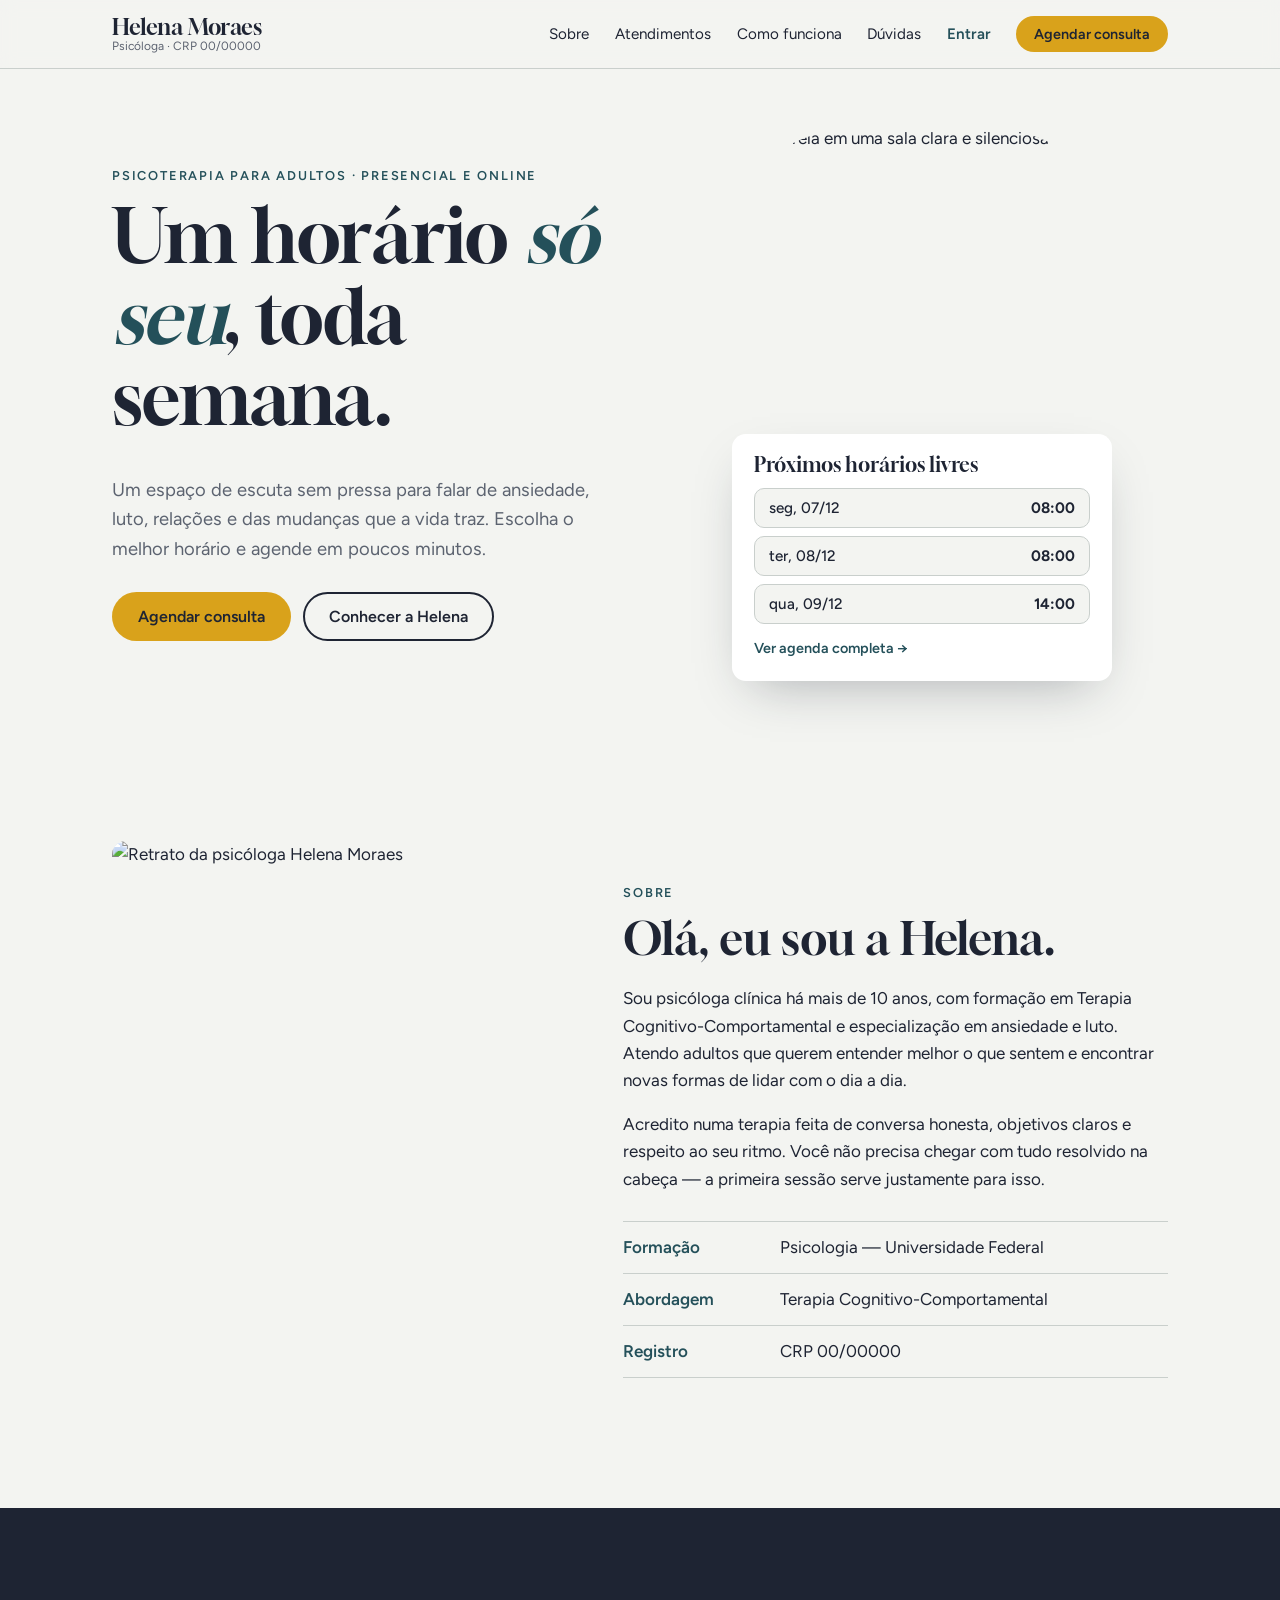
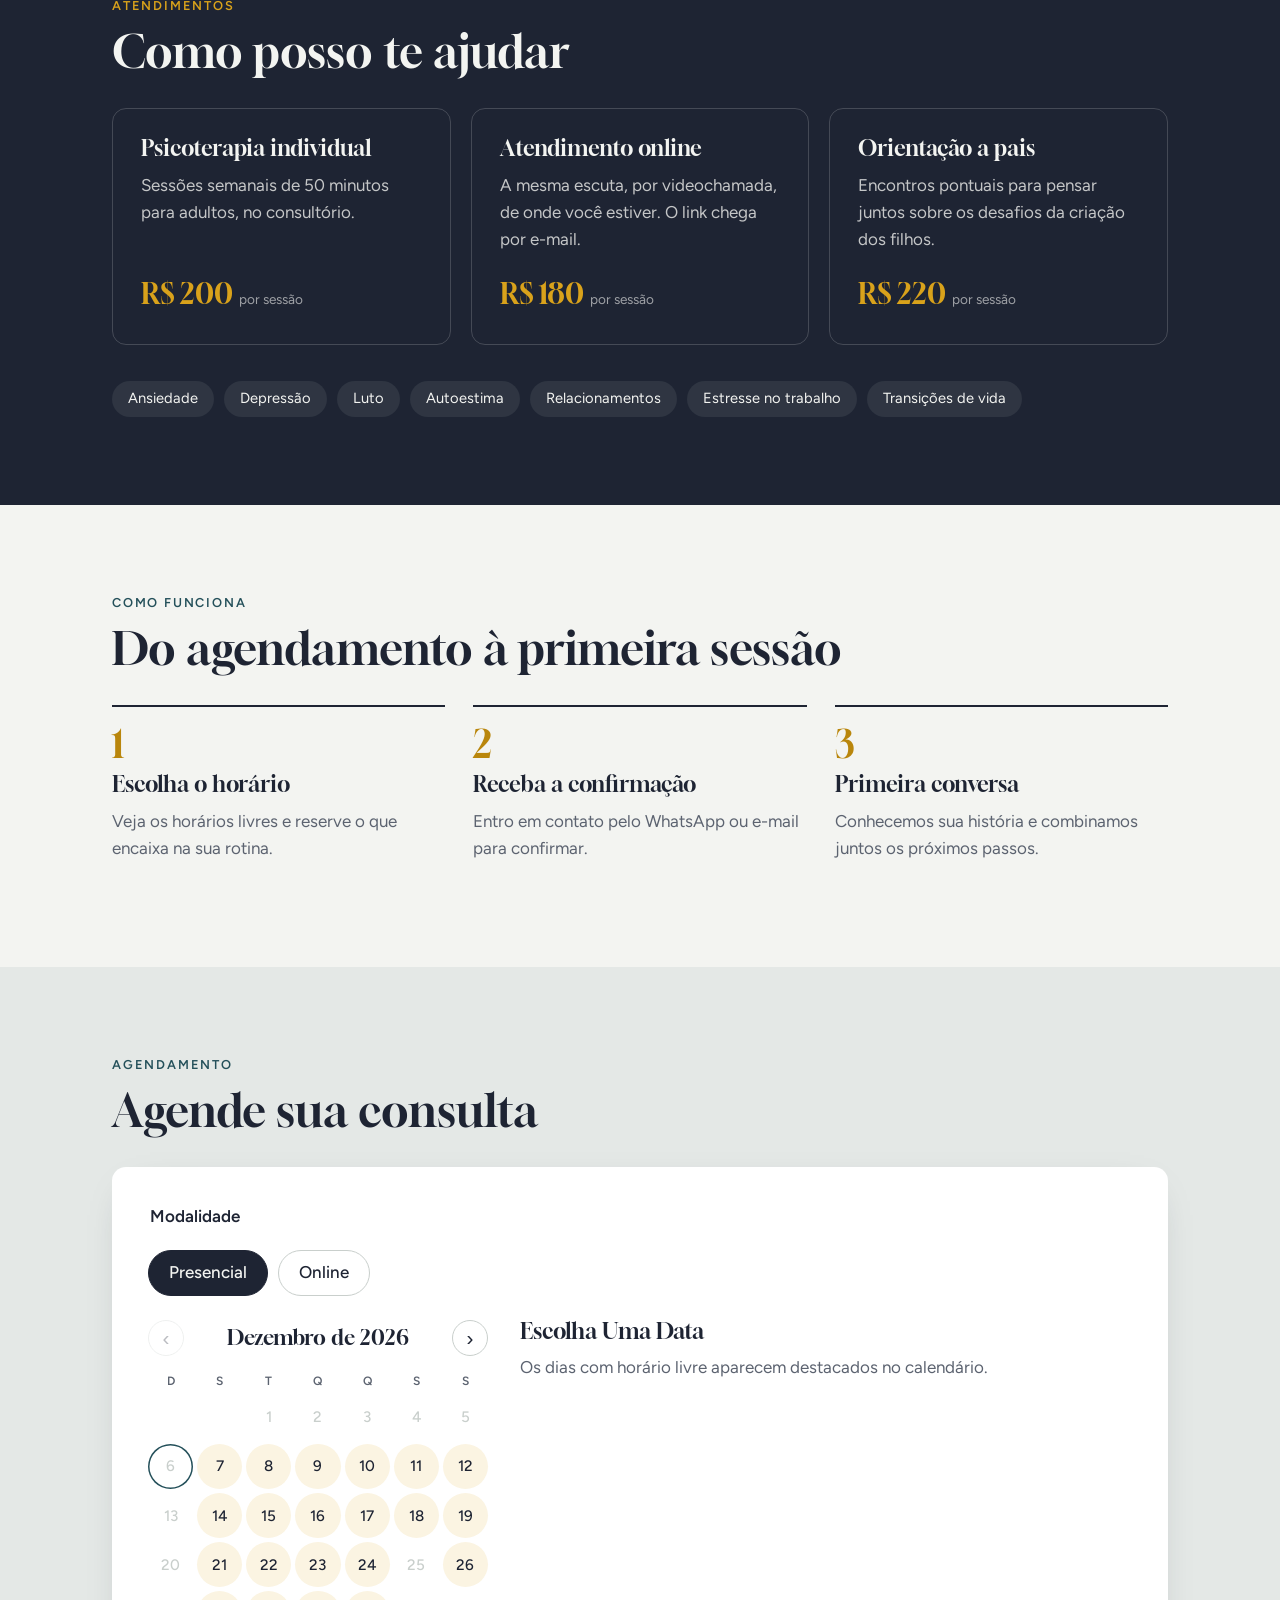
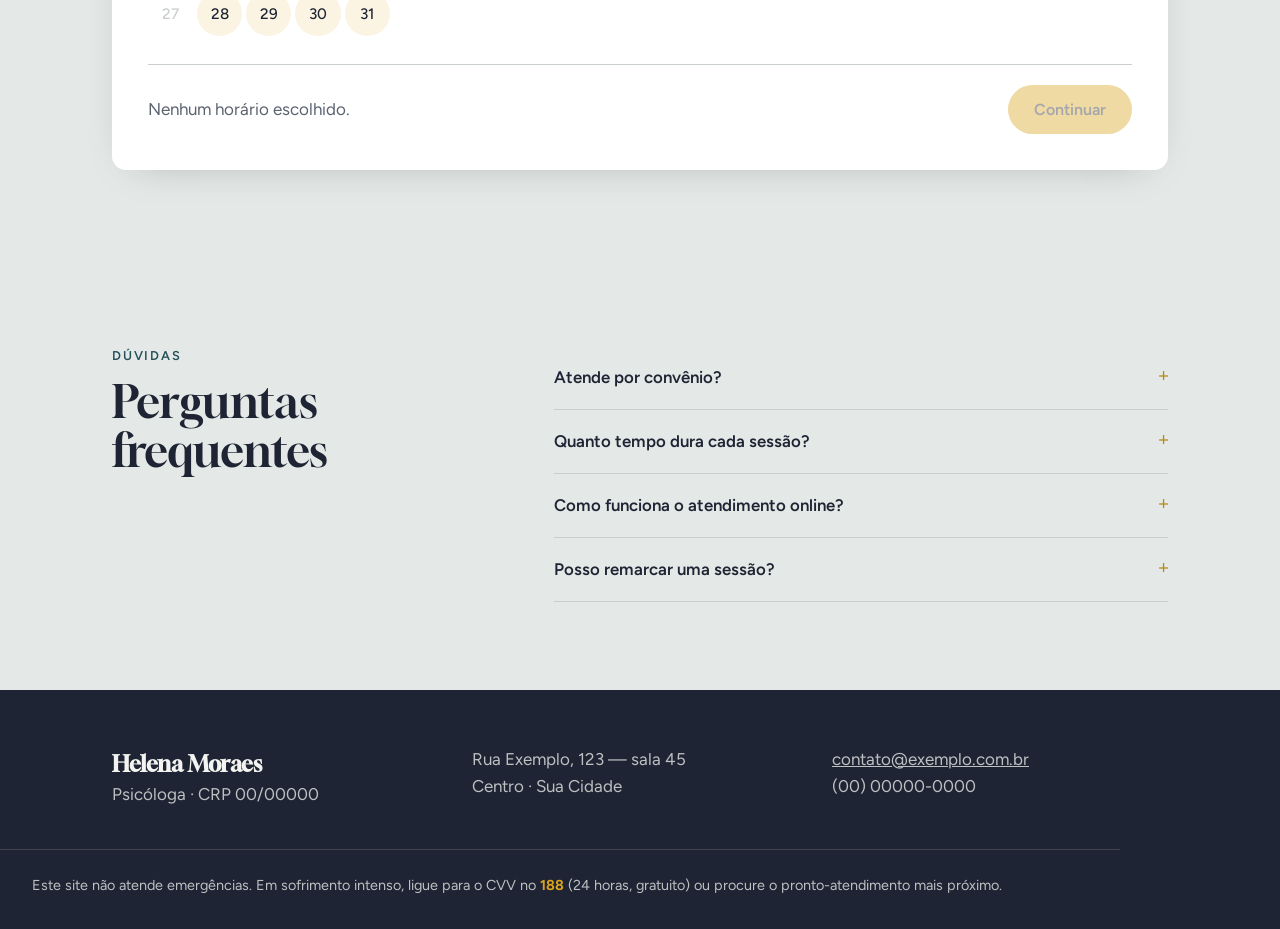
==== index.html @ 8570d0d0 "v1.0" ====
<!doctype html>
<html lang="pt-BR">
<head>
  <meta charset="utf-8">
  <meta name="viewport" content="width=device-width, initial-scale=1">
  <title>Helena Moraes · Psicóloga</title>
  <meta name="description" content="Psicoterapia para adultos, presencial e online. Agende sua consulta direto pelo site.">
  <link rel="preconnect" href="https://fonts.googleapis.com">
  <link rel="preconnect" href="https://fonts.gstatic.com" crossorigin>
  <link href="https://fonts.googleapis.com/css2?family=Gloock&family=Figtree:wght@400;500;600;700&display=swap" rel="stylesheet">
  <link rel="stylesheet" href="assets/styles.css">
</head>
<body>

  <header class="topo">
    <div class="wrap topo__in">
      <a href="#inicio" class="marca">
        <span class="marca__nome">Helena Moraes</span>
        <span class="marca__crp">Psicóloga · CRP 00/00000</span>
      </a>
      <button class="menu-btn" aria-expanded="false" aria-controls="nav" aria-label="Abrir menu">
        <span></span><span></span>
      </button>
      <nav id="nav" class="nav">
        <a href="#sobre">Sobre</a>
        <a href="#atendimentos">Atendimentos</a>
        <a href="#como-funciona">Como funciona</a>
        <a href="#duvidas">Dúvidas</a>
        <span id="conta-nav" class="conta-nav"><a href="entrar.html">Entrar</a></span>
        <a href="#agendar" class="btn btn--ocre btn--sm">Agendar consulta</a>
      </nav>
    </div>
  </header>

  <main id="inicio">

    <!-- HERO: a própria agenda é a tese da página -->
    <section class="hero">
      <div class="wrap hero__grid">
        <div class="hero__texto">
          <p class="sobretitulo">Psicoterapia para adultos · presencial e online</p>
          <h1>Um horário <em>só seu</em>, toda semana.</h1>
          <p class="hero__lead">
            Um espaço de escuta sem pressa para falar de ansiedade, luto, relações e
            das mudanças que a vida traz. Escolha o melhor horário e agende em poucos minutos.
          </p>
          <div class="hero__acoes">
            <a href="#agendar" class="btn btn--ocre">Agendar consulta</a>
            <a href="#sobre" class="btn btn--linha">Conhecer a Helena</a>
          </div>
        </div>

        <aside class="proximos" aria-labelledby="proximos-titulo">
          <div class="proximos__foto">
            <img src="https://images.unsplash.com/photo-1586023492125-27b2c045efd7?w=900&q=75"
                 alt="Poltrona amarela em uma sala clara e silenciosa" loading="eager">
          </div>
          <div class="proximos__cartao">
            <h2 id="proximos-titulo">Próximos horários livres</h2>
            <ul class="proximos__lista" id="proximos-lista">
              <li class="proximos__vazio">Carregando horários…</li>
            </ul>
            <a href="#agendar" class="proximos__mais">Ver agenda completa →</a>
          </div>
        </aside>
      </div>
    </section>

    <!-- SOBRE -->
    <section id="sobre" class="secao">
      <div class="wrap sobre">
        <figure class="sobre__foto">
          <img src="https://images.unsplash.com/photo-1573496359142-b8d87734a5a2?w=800&q=75"
               alt="Retrato da psicóloga Helena Moraes" loading="lazy">
        </figure>
        <div class="sobre__texto">
          <p class="sobretitulo">Sobre</p>
          <h2>Olá, eu sou a Helena.</h2>
          <p>
            Sou psicóloga clínica há mais de 10 anos, com formação em Terapia
            Cognitivo-Comportamental e especialização em ansiedade e luto. Atendo adultos
            que querem entender melhor o que sentem e encontrar novas formas de lidar
            com o dia a dia.
          </p>
          <p>
            Acredito numa terapia feita de conversa honesta, objetivos claros e respeito
            ao seu ritmo. Você não precisa chegar com tudo resolvido na cabeça — a
            primeira sessão serve justamente para isso.
          </p>
          <dl class="fatos">
            <div><dt>Formação</dt><dd>Psicologia — Universidade Federal</dd></div>
            <div><dt>Abordagem</dt><dd>Terapia Cognitivo-Comportamental</dd></div>
            <div><dt>Registro</dt><dd>CRP 00/00000</dd></div>
          </dl>
        </div>
      </div>
    </section>

    <!-- ATENDIMENTOS -->
    <section id="atendimentos" class="secao secao--tinta">
      <div class="wrap">
        <p class="sobretitulo">Atendimentos</p>
        <h2>Como posso te ajudar</h2>
        <div class="cards">
          <article class="card">
            <h3>Psicoterapia individual</h3>
            <p>Sessões semanais de 50 minutos para adultos, no consultório.</p>
            <p class="card__preco">R$ 200 <span>por sessão</span></p>
          </article>
          <article class="card">
            <h3>Atendimento online</h3>
            <p>A mesma escuta, por videochamada, de onde você estiver. O link chega por e-mail.</p>
            <p class="card__preco">R$ 180 <span>por sessão</span></p>
          </article>
          <article class="card">
            <h3>Orientação a pais</h3>
            <p>Encontros pontuais para pensar juntos sobre os desafios da criação dos filhos.</p>
            <p class="card__preco">R$ 220 <span>por sessão</span></p>
          </article>
        </div>
        <ul class="temas" aria-label="Temas atendidos">
          <li>Ansiedade</li><li>Depressão</li><li>Luto</li><li>Autoestima</li>
          <li>Relacionamentos</li><li>Estresse no trabalho</li><li>Transições de vida</li>
        </ul>
      </div>
    </section>

    <!-- COMO FUNCIONA (é uma sequência real) -->
    <section id="como-funciona" class="secao">
      <div class="wrap">
        <p class="sobretitulo">Como funciona</p>
        <h2>Do agendamento à primeira sessão</h2>
        <ol class="passos">
          <li><h3>Escolha o horário</h3><p>Veja os horários livres e reserve o que encaixa na sua rotina.</p></li>
          <li><h3>Receba a confirmação</h3><p>Entro em contato pelo WhatsApp ou e-mail para confirmar.</p></li>
          <li><h3>Primeira conversa</h3><p>Conhecemos sua história e combinamos juntos os próximos passos.</p></li>
        </ol>
      </div>
    </section>

    <!-- AGENDAMENTO -->
    <section id="agendar" class="secao secao--nevoa">
      <div class="wrap">
        <p class="sobretitulo">Agendamento</p>
        <h2>Agende sua consulta</h2>

        <div class="agenda" id="agenda">
          <!-- Etapa 1: modalidade + data + horário -->
          <div class="agenda__etapa" data-etapa="1">
            <fieldset class="modalidade">
              <legend>Modalidade</legend>
              <label class="pilula"><input type="radio" name="modalidade" value="Presencial" checked><span>Presencial</span></label>
              <label class="pilula"><input type="radio" name="modalidade" value="Online"><span>Online</span></label>
            </fieldset>

            <div class="agenda__grid">
              <div class="calendario" aria-label="Escolha uma data">
                <div class="calendario__topo">
                  <button type="button" class="cal-nav" id="mes-ant" aria-label="Mês anterior">‹</button>
                  <strong id="mes-titulo"></strong>
                  <button type="button" class="cal-nav" id="mes-prox" aria-label="Próximo mês">›</button>
                </div>
                <div class="calendario__semana" aria-hidden="true">
                  <span>D</span><span>S</span><span>T</span><span>Q</span><span>Q</span><span>S</span><span>S</span>
                </div>
                <div class="calendario__dias" id="cal-dias" role="grid"></div>
              </div>

              <div class="horarios">
                <h3 id="horarios-titulo">Escolha uma data</h3>
                <div class="horarios__lista" id="horarios-lista">
                  <p class="vazio">Os dias com horário livre aparecem destacados no calendário.</p>
                </div>
              </div>
            </div>

            <div class="agenda__rodape">
              <p id="resumo-sel" class="resumo">Nenhum horário escolhido.</p>
              <button type="button" class="btn btn--ocre" id="ir-dados" disabled>Continuar</button>
            </div>
          </div>

          <!-- Etapa 2: dados -->
          <form class="agenda__etapa" data-etapa="2" id="form-dados" hidden novalidate>
            <p class="resumo resumo--destaque" id="resumo-dados"></p>
            <p class="agendando-como" id="agendando-como"></p>
            <div class="campos">
              <label>É sua primeira consulta comigo?
                <select name="primeira">
                  <option>Sim</option>
                  <option>Não</option>
                </select>
              </label>
              <label class="campos__largo">Quer contar algo antes da sessão? <small>(opcional)</small>
                <textarea name="obs" rows="3" maxlength="500"></textarea>
              </label>
            </div>
            <p class="erro" id="erro-dados" role="alert" hidden></p>
            <div class="agenda__rodape">
              <button type="button" class="btn btn--linha" id="voltar">Voltar</button>
              <button type="submit" class="btn btn--ocre">Confirmar agendamento</button>
            </div>
          </form>

          <!-- Etapa 3: confirmação -->
          <div class="agenda__etapa confirmado" data-etapa="3" hidden>
            <h3>Consulta agendada</h3>
            <p id="confirmado-texto"></p>
            <p>Vou entrar em contato para confirmar. Se preferir, me avise agora pelo WhatsApp.</p>
            <div class="agenda__rodape">
              <a class="btn btn--ocre" id="link-whats" target="_blank" rel="noopener">Avisar pelo WhatsApp</a>
              <a class="btn btn--linha" href="minha-conta.html">Ver minhas consultas</a>
              <button type="button" class="btn btn--linha" id="novo">Agendar outro horário</button>
            </div>
          </div>
        </div>
      </div>
    </section>

    <!-- DÚVIDAS -->
    <section id="duvidas" class="secao secao--nevoa">
      <div class="wrap duvidas">
        <div>
          <p class="sobretitulo">Dúvidas</p>
          <h2>Perguntas frequentes</h2>
        </div>
        <div class="faq">
          <details>
            <summary>Atende por convênio?</summary>
            <p>O atendimento é particular. Emito recibo para você pedir reembolso ao seu plano de saúde.</p>
          </details>
          <details>
            <summary>Quanto tempo dura cada sessão?</summary>
            <p>Cada sessão dura 50 minutos, normalmente uma vez por semana.</p>
          </details>
          <details>
            <summary>Como funciona o atendimento online?</summary>
            <p>Por videochamada, em plataforma segura. Você recebe o link por e-mail antes do horário. Basta um lugar reservado e boa conexão.</p>
          </details>
          <details>
            <summary>Posso remarcar uma sessão?</summary>
            <p>Pode, com pelo menos 24 horas de antecedência. Entre na sua conta, cancele em “Minhas consultas” e escolha um novo horário.</p>
          </details>
        </div>
      </div>
    </section>
  </main>

  <footer class="rodape">
    <div class="wrap rodape__grid">
      <div>
        <strong class="marca__nome">Helena Moraes</strong>
        <p>Psicóloga · CRP 00/00000</p>
      </div>
      <div>
        <p>Rua Exemplo, 123 — sala 45<br>Centro · Sua Cidade</p>
      </div>
      <div>
        <p><a href="mailto:contato@exemplo.com.br">contato@exemplo.com.br</a><br>(00) 00000-0000</p>
      </div>
    </div>
    <p class="wrap rodape__aviso">
      Este site não atende emergências. Em sofrimento intenso, ligue para o CVV no
      <strong>188</strong> (24 horas, gratuito) ou procure o pronto-atendimento mais próximo.
    </p>
  </footer>

  <script src="assets/db.js"></script>
  <script src="assets/comum.js"></script>
  <script src="assets/app.js"></script>
</body>
</html>
---- assets/styles.css ----
/* ===== Tokens ===== */
:root {
  --papel: #F3F4F1;      /* fundo frio, claro */
  --nevoa: #E4E8E6;      /* seções alternadas */
  --tinta: #1E2433;      /* texto e seção escura */
  --petroleo: #24505A;   /* apoio */
  --ocre: #D9A21B;       /* destaque (a poltrona) */
  --ocre-esc: #B9860C;
  --cinza: #5C6370;
  --linha: #C9CFCC;
  --branco: #FFFFFF;

  --f-display: "Gloock", Georgia, serif;
  --f-texto: "Figtree", system-ui, sans-serif;

  --raio: 14px;
  --wrap: 1120px;
}

*, *::before, *::after { box-sizing: border-box; }
[hidden] { display: none !important; }
html { scroll-behavior: smooth; scroll-padding-top: 80px; }
body {
  margin: 0;
  background: var(--papel);
  color: var(--tinta);
  font-family: var(--f-texto);
  font-size: 17px;
  line-height: 1.6;
}
img { max-width: 100%; display: block; }
a { color: inherit; }
h1, h2, h3 { font-family: var(--f-display); font-weight: 400; line-height: 1.1; margin: 0 0 .5em; }
h1 { font-size: clamp(2.6rem, 6vw, 4.6rem); letter-spacing: -.01em; }
h2 { font-size: clamp(2rem, 4vw, 2.8rem); }
h3 { font-size: 1.35rem; }
p { margin: 0 0 1em; }
:focus-visible { outline: 3px solid var(--ocre); outline-offset: 3px; border-radius: 4px; }
.sr { position: absolute; width: 1px; height: 1px; overflow: hidden; clip: rect(0 0 0 0); }

.wrap { width: 100%; max-width: var(--wrap); margin: 0 auto; padding: 0 16px; }
@media (min-width: 720px) { .wrap { padding: 0 32px; } }

.sobretitulo {
  font-size: .8rem; font-weight: 600; letter-spacing: .14em; text-transform: uppercase;
  color: var(--petroleo); margin-bottom: .8em;
}

/* ===== Botões ===== */
.btn {
  display: inline-flex; align-items: center; justify-content: center; gap: .4em;
  padding: .8em 1.5em; border-radius: 999px; border: 2px solid transparent;
  font: 600 1rem var(--f-texto); text-decoration: none; cursor: pointer;
  transition: background .2s, color .2s, transform .2s;
}
.btn:active { transform: translateY(1px); }
.btn:disabled { opacity: .4; cursor: not-allowed; }
.btn--ocre { background: var(--ocre); color: var(--tinta); }
.btn--ocre:hover:not(:disabled) { background: var(--ocre-esc); }
.btn--tinta { background: var(--tinta); color: var(--papel); }
.btn--linha { border-color: var(--tinta); background: transparent; color: var(--tinta); }
.btn--linha:hover { background: var(--tinta); color: var(--papel); }
.btn--sm { padding: .5em 1.1em; font-size: .9rem; }

/* ===== Topo ===== */
.topo {
  position: sticky; top: 0; z-index: 10;
  background: color-mix(in srgb, var(--papel) 92%, transparent);
  backdrop-filter: blur(8px);
  border-bottom: 1px solid var(--linha);
}
.topo__in { display: flex; align-items: center; justify-content: space-between; min-height: 68px; }
.marca { text-decoration: none; display: flex; flex-direction: column; line-height: 1.15; }
.marca__nome { font-family: var(--f-display); font-size: 1.4rem; }
.marca__crp { font-size: .75rem; color: var(--cinza); }
.nav { display: flex; align-items: center; gap: 1.6rem; }
.nav a:not(.btn) { text-decoration: none; font-size: .95rem; }
.nav a:not(.btn):hover { color: var(--petroleo); text-decoration: underline; text-underline-offset: 4px; }
.menu-btn { display: none; }

@media (max-width: 900px) {
  .menu-btn {
    display: flex; flex-direction: column; gap: 6px; background: none; border: 0;
    padding: 10px; cursor: pointer;
  }
  .menu-btn span { width: 24px; height: 2px; background: var(--tinta); transition: transform .2s; }
  .menu-btn[aria-expanded="true"] span:first-child { transform: translateY(4px) rotate(45deg); }
  .menu-btn[aria-expanded="true"] span:last-child { transform: translateY(-4px) rotate(-45deg); }
  .nav {
    display: none; position: absolute; top: 68px; left: 0; right: 0;
    flex-direction: column; align-items: stretch; gap: 0;
    background: var(--papel); border-bottom: 1px solid var(--linha); padding: 8px 16px 16px;
  }
  .nav.aberto { display: flex; }
  .nav a:not(.btn) { padding: 12px 0; border-bottom: 1px solid var(--linha); }
  .nav .btn { margin-top: 12px; }
}

/* ===== Hero ===== */
.hero { padding: 56px 0 72px; }
.hero__grid { display: grid; gap: 48px; align-items: center; }
@media (min-width: 960px) { .hero__grid { grid-template-columns: 1.05fr 1fr; } }
.hero h1 em { font-style: italic; color: var(--petroleo); }
.hero__lead { font-size: 1.15rem; color: var(--cinza); max-width: 34em; }
.hero__acoes { display: flex; flex-wrap: wrap; gap: 12px; margin-top: 28px; }

/* Assinatura: a foto da poltrona com o cartão de horários livres "sentado" nela */
.proximos { position: relative; padding-bottom: 40px; }
.proximos__foto { border-radius: 200px 200px var(--raio) var(--raio); overflow: hidden; aspect-ratio: 4 / 4.2; }
.proximos__foto img { width: 100%; height: 100%; object-fit: cover; }
.proximos__cartao {
  position: absolute; left: 50%; bottom: 0; transform: translateX(-50%);
  width: min(92%, 380px);
  background: var(--branco); border-radius: var(--raio); padding: 20px 22px;
  box-shadow: 0 20px 50px -20px rgba(30, 36, 51, .35);
}
.proximos__cartao h2 { font-size: 1.25rem; margin-bottom: .6em; }
.proximos__lista { list-style: none; margin: 0 0 10px; padding: 0; display: grid; gap: 8px; }
.proximos__lista button {
  width: 100%; display: flex; justify-content: space-between; align-items: center;
  padding: 10px 14px; border-radius: 10px; border: 1px solid var(--linha);
  background: var(--papel); font: 500 .95rem var(--f-texto); color: var(--tinta); cursor: pointer;
  transition: border-color .2s, background .2s;
}
.proximos__lista button:hover { border-color: var(--ocre); background: #FBF4E2; }
.proximos__lista button strong { font-weight: 700; }
.proximos__vazio { color: var(--cinza); font-size: .95rem; }
.proximos__mais { font-size: .9rem; font-weight: 600; color: var(--petroleo); text-decoration: none; }

/* ===== Seções ===== */
.secao { padding: 88px 0; }
.secao--nevoa { background: var(--nevoa); }
.secao--tinta { background: var(--tinta); color: var(--papel); }
.secao--tinta .sobretitulo { color: var(--ocre); }

.sobre { display: grid; gap: 48px; align-items: center; }
@media (min-width: 860px) { .sobre { grid-template-columns: .85fr 1fr; } }
.sobre__foto { margin: 0; border-radius: var(--raio); overflow: hidden; aspect-ratio: 4 / 5; }
.sobre__foto img { width: 100%; height: 100%; object-fit: cover; object-position: top; }
.fatos { display: grid; gap: 0; margin: 28px 0 0; border-top: 1px solid var(--linha); }
.fatos div { display: grid; grid-template-columns: 8.5em 1fr; gap: 12px; padding: 12px 0; border-bottom: 1px solid var(--linha); }
.fatos dt { font-weight: 600; color: var(--petroleo); }
.fatos dd { margin: 0; }

.cards { display: grid; gap: 20px; margin-top: 32px; }
@media (min-width: 820px) { .cards { grid-template-columns: repeat(3, 1fr); } }
.card {
  border: 1px solid rgba(243, 244, 241, .18); border-radius: var(--raio); padding: 28px;
  display: flex; flex-direction: column;
}
.card p { color: rgba(243, 244, 241, .78); }
.card__preco { margin-top: auto; margin-bottom: 0; font-family: var(--f-display); font-size: 1.8rem; color: var(--ocre) !important; }
.card__preco span { font-family: var(--f-texto); font-size: .85rem; color: rgba(243, 244, 241, .6); }
.temas { list-style: none; padding: 0; margin: 36px 0 0; display: flex; flex-wrap: wrap; gap: 10px; }
.temas li { padding: 6px 16px; border-radius: 999px; background: rgba(243, 244, 241, .08); font-size: .92rem; }

.passos { list-style: none; padding: 0; margin: 32px 0 0; display: grid; gap: 28px; counter-reset: passo; }
@media (min-width: 820px) { .passos { grid-template-columns: repeat(3, 1fr); } }
.passos li { counter-increment: passo; border-top: 2px solid var(--tinta); padding-top: 18px; }
.passos li::before {
  content: counter(passo); display: block; font-family: var(--f-display);
  font-size: 2.4rem; color: var(--ocre-esc); line-height: 1; margin-bottom: 10px;
}
.passos p { color: var(--cinza); }

/* ===== Agenda ===== */
.agenda {
  margin-top: 32px; background: var(--branco); border-radius: var(--raio);
  padding: 24px; box-shadow: 0 10px 40px -24px rgba(30, 36, 51, .4);
}
@media (min-width: 720px) { .agenda { padding: 36px; } }
.modalidade { border: 0; padding: 0; margin: 0 0 24px; display: flex; flex-wrap: wrap; gap: 10px; align-items: center; }
.modalidade legend { font-weight: 600; margin-bottom: 10px; float: left; width: 100%; }
.pilula input { position: absolute; opacity: 0; }
.pilula span {
  display: inline-block; padding: 8px 20px; border-radius: 999px; border: 1.5px solid var(--linha);
  cursor: pointer; font-weight: 500; transition: all .2s;
}
.pilula input:checked + span { background: var(--tinta); color: var(--papel); border-color: var(--tinta); }
.pilula input:focus-visible + span { outline: 3px solid var(--ocre); outline-offset: 2px; }

.agenda__grid { display: grid; gap: 32px; }
@media (min-width: 820px) { .agenda__grid { grid-template-columns: 340px 1fr; } }

.calendario { width: 100%; max-width: 360px; }
.calendario__topo { display: flex; align-items: center; justify-content: space-between; margin-bottom: 12px; }
.calendario__topo strong { font-family: var(--f-display); font-weight: 400; font-size: 1.3rem; }
.cal-nav {
  width: 36px; height: 36px; border-radius: 50%; border: 1px solid var(--linha); background: none;
  font-size: 1.3rem; cursor: pointer; color: var(--tinta);
}
.cal-nav:disabled { opacity: .3; cursor: not-allowed; }
.calendario__semana, .calendario__dias { display: grid; grid-template-columns: repeat(7, 1fr); gap: 4px; text-align: center; }
.calendario__semana span { font-size: .75rem; font-weight: 600; color: var(--cinza); padding: 4px 0; }
.dia {
  aspect-ratio: 1; border-radius: 50%; border: 0; background: none;
  font: 500 .95rem var(--f-texto); color: var(--linha); cursor: default;
}
.dia--livre { color: var(--tinta); background: #FBF4E2; cursor: pointer; }
.dia--livre:hover { background: #F4E2B4; }
.dia--sel { background: var(--ocre) !important; color: var(--tinta); font-weight: 700; }
.dia--hoje { box-shadow: inset 0 0 0 1.5px var(--petroleo); }

.horarios h3 { text-transform: capitalize; }
.horarios__lista { display: grid; grid-template-columns: repeat(auto-fill, minmax(92px, 1fr)); gap: 10px; }
.hora {
  padding: 10px 0; border-radius: 10px; border: 1.5px solid var(--linha); background: none;
  font: 600 1rem var(--f-texto); color: var(--tinta); cursor: pointer; transition: all .15s;
}
.hora:hover { border-color: var(--ocre); }
.hora--sel { background: var(--tinta); color: var(--papel); border-color: var(--tinta); }
.vazio { color: var(--cinza); grid-column: 1 / -1; }

.agenda__rodape {
  display: flex; flex-wrap: wrap; gap: 12px; align-items: center; justify-content: space-between;
  margin-top: 28px; padding-top: 20px; border-top: 1px solid var(--linha);
}
.resumo { margin: 0; color: var(--cinza); }
.resumo--destaque { color: var(--tinta); font-weight: 600; background: #FBF4E2; padding: 12px 16px; border-radius: 10px; margin-bottom: 24px; }

.campos { display: grid; gap: 18px; }
@media (min-width: 720px) { .campos { grid-template-columns: 1fr 1fr; } .campos__largo { grid-column: 1 / -1; } }
.campos label { display: flex; flex-direction: column; gap: 6px; font-weight: 600; font-size: .95rem; }
.campos small { font-weight: 400; color: var(--cinza); }
.campos input, .campos select, .campos textarea {
  font: 400 1rem var(--f-texto); padding: 12px 14px; border-radius: 10px;
  border: 1.5px solid var(--linha); background: var(--papel); color: var(--tinta);
}
.campos input:focus, .campos select:focus, .campos textarea:focus { outline: none; border-color: var(--petroleo); background: var(--branco); }
.campos .aceite { flex-direction: row; align-items: flex-start; font-weight: 400; gap: 10px; }
.campos .aceite input { margin-top: 5px; width: 18px; height: 18px; accent-color: var(--petroleo); }
.erro { color: #A3341F; font-weight: 600; margin: 16px 0 0; }

.confirmado { text-align: center; padding: 20px 0; }
.confirmado h3 { font-size: 2rem; }
.confirmado .agenda__rodape { justify-content: center; }

/* ===== Conta no cabeçalho ===== */
.conta-nav { display: inline-flex; align-items: center; gap: 1.2rem; }
.conta-nav a { text-decoration: none; font-size: .95rem; font-weight: 600; color: var(--petroleo); }
.link-sair {
  background: none; border: 0; padding: 0; cursor: pointer;
  font: 500 .95rem var(--f-texto); color: var(--cinza); text-decoration: underline; text-underline-offset: 3px;
}
@media (max-width: 900px) {
  .nav:not(.nav--fixa) .conta-nav { flex-direction: column; align-items: stretch; gap: 0; }
  .nav:not(.nav--fixa) .conta-nav > * { padding: 12px 0; border-bottom: 1px solid var(--linha); text-align: left; }
}
.nav--fixa { display: flex !important; position: static !important; flex-direction: row !important; padding: 0 !important; border: 0 !important; gap: 1rem !important; align-items: center !important; background: none !important; }
.nav--fixa .btn { margin: 0 !important; }
@media (max-width: 560px) { .nav--fixa .btn { display: none; } }
.voltar-site { font-size: .95rem; font-weight: 600; text-decoration: none; color: var(--petroleo); }

.btn--perigo { background: #A3341F; color: var(--branco); }
.btn--perigo:hover { background: #862917; }
.agendando-como { color: var(--cinza); margin: -12px 0 24px; }

/* ===== Login / cadastro ===== */
.auth { display: grid; gap: 40px; padding-top: 48px; padding-bottom: 80px; align-items: start; }
@media (min-width: 900px) { .auth { grid-template-columns: .9fr 1fr; } }
.auth__lado { display: none; border-radius: 200px 200px var(--raio) var(--raio); overflow: hidden; aspect-ratio: 4 / 5; }
.auth__lado img { width: 100%; height: 100%; object-fit: cover; }
@media (min-width: 900px) { .auth__lado { display: block; } }
.auth__caixa { background: var(--branco); border-radius: var(--raio); padding: 28px 24px; box-shadow: 0 10px 40px -24px rgba(30, 36, 51, .4); }
@media (min-width: 720px) { .auth__caixa { padding: 40px; } }
.auth__caixa h1 { font-size: 2rem; margin-bottom: .2em; }
.auth__contexto { background: #FBF4E2; padding: 12px 16px; border-radius: 10px; font-weight: 500; }
.auth__dica { font-size: .88rem; color: var(--cinza); background: var(--papel); padding: 10px 14px; border-radius: 10px; margin: 0; }
.abas { display: flex; gap: 6px; background: var(--papel); padding: 5px; border-radius: 999px; margin-bottom: 24px; }
.abas button {
  flex: 1; padding: 10px; border-radius: 999px; border: 0; background: none; cursor: pointer;
  font: 600 .95rem var(--f-texto); color: var(--cinza);
}
.abas button[aria-selected="true"] { background: var(--tinta); color: var(--papel); }
.campos--uma { grid-template-columns: 1fr !important; }
.campos--uma .erro { margin: 0; }

/* ===== Área do cliente / painel ===== */
.area { padding-top: 48px; padding-bottom: 96px; }
.area h1 { font-size: clamp(2.2rem, 5vw, 3.2rem); }
.area__dados { color: var(--cinza); }
.area__sub { font-size: 1.5rem; margin: 40px 0 16px; }
.lista-consultas { list-style: none; margin: 0; padding: 0; display: grid; gap: 12px; }
.lista-consultas li {
  display: flex; justify-content: space-between; align-items: center; gap: 12px 20px; flex-wrap: wrap;
  background: var(--branco); border-radius: var(--raio); padding: 16px 20px; border: 1px solid var(--linha);
}
.lista-consultas li > div { flex: 1 1 220px; }
.lista-consultas small { display: block; color: var(--cinza); }
.lista-consultas .vazio { display: block; background: none; border: 0; padding: 0; }
.motivo { color: #8A3A26 !important; font-style: italic; }

.selo { font-size: .8rem; font-weight: 700; padding: 4px 12px; border-radius: 999px; white-space: nowrap; }
.selo--ok { background: #DDEBE6; color: var(--petroleo); }
.selo--neutro { background: var(--nevoa); color: var(--cinza); }
.selo--cancelada { background: #F6E1DB; color: #8A3A26; }

.resumo-painel { display: grid; grid-template-columns: repeat(3, 1fr); gap: 12px; margin: 24px 0 32px; }
.resumo-painel div { background: var(--branco); border: 1px solid var(--linha); border-radius: var(--raio); padding: 16px 18px; }
.resumo-painel dt { font-size: .85rem; color: var(--cinza); }
.resumo-painel dd { margin: 0; font-family: var(--f-display); font-size: 2.2rem; line-height: 1.1; }

.filtros { display: flex; flex-wrap: wrap; gap: 8px; margin-bottom: 24px; }
.filtros button {
  padding: 8px 18px; border-radius: 999px; border: 1.5px solid var(--linha); background: none;
  font: 600 .92rem var(--f-texto); color: var(--tinta); cursor: pointer;
}
.filtros button[aria-selected="true"] { background: var(--tinta); color: var(--papel); border-color: var(--tinta); }

.dia-grupo { margin-bottom: 28px; }
.dia-grupo h2 { font-size: 1.3rem; margin-bottom: 12px; }
.dia-grupo h2::first-letter { text-transform: uppercase; }
.consulta {
  display: grid; grid-template-columns: 64px 1fr; gap: 6px 18px;
  background: var(--branco); border: 1px solid var(--linha); border-radius: var(--raio);
  padding: 16px 20px; margin-bottom: 10px;
}
.consulta__hora { font-family: var(--f-display); font-size: 1.5rem; line-height: 1.2; }
.consulta__info small { display: block; color: var(--cinza); }
.consulta__info a { color: var(--petroleo); }
.consulta__obs { margin: 8px 0 0; font-size: .95rem; color: var(--tinta); }
.consulta__acoes { grid-column: 1 / -1; display: flex; flex-wrap: wrap; gap: 8px; align-items: center; justify-content: flex-end; }
.consulta__acoes .selo { margin-right: auto; }
@media (min-width: 820px) {
  .consulta { grid-template-columns: 64px 1fr auto; align-items: center; }
  .consulta__acoes { grid-column: auto; }
  .consulta__acoes .selo { margin-right: 0; }
}

/* ===== Painel: topo, seções e avisos ===== */
.painel-topo { display: flex; justify-content: space-between; align-items: flex-end; gap: 16px; flex-wrap: wrap; }
.painel-topo h1 { margin-bottom: .2em; }
.secoes { display: flex; gap: 4px; border-bottom: 1.5px solid var(--linha); margin: 24px 0 8px; overflow-x: auto; }
.secoes button {
  padding: 12px 16px; border: 0; background: none; cursor: pointer; white-space: nowrap;
  font: 600 1rem var(--f-texto); color: var(--cinza); border-bottom: 3px solid transparent; margin-bottom: -1.5px;
}
.secoes button[aria-selected="true"] { color: var(--tinta); border-bottom-color: var(--ocre); }
.secao-intro { color: var(--cinza); max-width: 46em; margin: 20px 0 24px; }
.aviso-painel { margin: 16px 0 0; padding: 12px 16px; border-radius: 10px; font-weight: 500; }
.aviso-painel a { font-weight: 700; color: inherit; }
.aviso-painel--ok { background: #DDEBE6; color: var(--petroleo); }
.aviso-painel--erro { background: #F6E1DB; color: #8A3A26; }
.aviso-painel--atencao { background: #FBF4E2; color: #6E4F05; }

/* ===== Grade de horários ===== */
.gerador {
  display: grid; gap: 12px; justify-items: start;
  background: var(--branco); border: 1px dashed var(--linha); border-radius: var(--raio); padding: 18px 20px; margin-bottom: 20px;
}
.gerador__linha { display: flex; flex-wrap: wrap; gap: 12px; align-items: center; }
.gerador__linha label { display: flex; align-items: center; gap: 6px; }
.gerador__dias { display: flex; flex-wrap: wrap; gap: 6px; }
.gerador input, .gerador select, .grade__add input, .grade-regras input, .input {
  font: 400 1rem var(--f-texto); padding: 8px 12px; border-radius: 10px;
  border: 1.5px solid var(--linha); background: var(--papel); color: var(--tinta);
}
.pilula--mini span { padding: 5px 14px; font-size: .9rem; }

.grade { display: grid; gap: 10px; }
.grade__dia {
  display: grid; gap: 10px 20px; align-items: center;
  background: var(--branco); border: 1px solid var(--linha); border-radius: var(--raio); padding: 14px 18px;
}
@media (min-width: 820px) { .grade__dia { grid-template-columns: 110px 1fr auto; } }
.grade__dia h3 { margin: 0; font-size: 1.15rem; }
.grade__horas { display: flex; flex-wrap: wrap; gap: 6px; }
.grade__horas .vazio { font-size: .95rem; }
.chip {
  display: inline-flex; align-items: center; gap: 6px; padding: 5px 10px 5px 12px; border-radius: 999px;
  border: 1px solid var(--linha); background: var(--papel); font: 600 .9rem var(--f-texto); color: var(--tinta); cursor: pointer;
}
.chip span { color: var(--cinza); font-size: 1.05rem; line-height: 1; }
.chip:hover { border-color: #A3341F; background: #F6E1DB; }
.chip:hover span { color: #A3341F; }
.grade__add { display: flex; gap: 8px; align-items: center; flex-wrap: wrap; }

.grade-regras { display: grid; gap: 14px; margin-top: 24px; }
@media (min-width: 720px) { .grade-regras { grid-template-columns: 1fr 1fr; } }
.grade-regras label { display: flex; flex-direction: column; gap: 6px; font-weight: 600; font-size: .95rem; }
.grade-regras span { display: flex; align-items: center; gap: 8px; font-weight: 400; }
.grade-regras input { width: 90px; }

.barra-salvar {
  position: sticky; bottom: 0; z-index: 5;
  display: flex; flex-wrap: wrap; gap: 10px; align-items: center; justify-content: flex-end;
  margin-top: 24px; padding: 14px 0; background: var(--papel); border-top: 1px solid var(--linha);
}
.barra-salvar p { margin: 0 auto 0 0; color: var(--cinza); }
.barra-salvar p.pendente { color: #6E4F05; font-weight: 600; }

/* ===== Bloqueios ===== */
.bloqueio-form {
  background: var(--branco); border-radius: var(--raio); padding: 24px;
  box-shadow: 0 10px 40px -24px rgba(30, 36, 51, .4); display: grid; gap: 18px; justify-items: start;
}
.bloqueio-form .modalidade { margin: 0; }
.bloqueio-form .campos { width: 100%; }
.bloqueio-form .erro { margin: 0; }

/* ===== Nova consulta ===== */
.dialogo--largo { width: min(94vw, 640px); max-height: 92vh; }
.dialogo--largo form { display: grid; gap: 18px; }
.dialogo--largo h3 { margin: 0; }
.bloco { border: 1px solid var(--linha); border-radius: var(--raio); padding: 14px 16px 16px; margin: 0; display: grid; gap: 12px; }
.bloco legend { font-weight: 700; padding: 0 6px; }
.abas--mini { margin: 0; }
.abas--mini button { padding: 7px; font-size: .9rem; }
.input { width: 100%; }
.cli-lista { list-style: none; margin: 8px 0 0; padding: 0; display: grid; gap: 6px; max-height: 220px; overflow-y: auto; }
.cli-lista button {
  width: 100%; text-align: left; padding: 10px 14px; border-radius: 10px; border: 1.5px solid var(--linha);
  background: var(--branco); cursor: pointer; font: 400 .95rem var(--f-texto); color: var(--tinta);
}
.cli-lista button small { display: block; color: var(--cinza); }
.cli-lista button[aria-selected="true"] { border-color: var(--tinta); background: var(--papel); box-shadow: inset 4px 0 0 var(--ocre); }
.cli-lista .vazio { font-size: .95rem; }
.nova-horas { grid-template-columns: repeat(auto-fill, minmax(78px, 1fr)); }
.hora:disabled { opacity: .35; text-decoration: line-through; cursor: not-allowed; }
.hora--bloq { border-style: dashed; color: var(--cinza); }
.encaixe { display: flex; flex-direction: column; gap: 6px; font-weight: 600; font-size: .95rem; }
.encaixe .input { width: auto; max-width: 160px; }

/* ===== Diálogo ===== */
.dialogo {
  border: 0; border-radius: var(--raio); padding: 28px; width: min(92vw, 440px);
  box-shadow: 0 30px 80px -20px rgba(30, 36, 51, .5); color: var(--tinta);
}
.dialogo::backdrop { background: rgba(30, 36, 51, .45); }
.dialogo h3 { font-size: 1.6rem; }
.dialogo__aviso { background: #F6E1DB; color: #8A3A26; padding: 10px 14px; border-radius: 10px; font-weight: 600; }
.dialogo__campo { display: flex; flex-direction: column; gap: 6px; font-weight: 600; margin-bottom: 8px; }
.dialogo__campo small { font-weight: 400; color: var(--cinza); }
.dialogo__campo textarea {
  font: 400 1rem var(--f-texto); padding: 12px 14px; border-radius: 10px;
  border: 1.5px solid var(--linha); background: var(--papel); color: var(--tinta);
}
.dialogo__acoes { display: flex; justify-content: flex-end; gap: 10px; margin-top: 20px; flex-wrap: wrap; }

/* ===== Dúvidas ===== */
.duvidas { display: grid; gap: 32px; }
@media (min-width: 860px) { .duvidas { grid-template-columns: .8fr 1.2fr; } }
.faq details { border-bottom: 1px solid var(--linha); padding: 18px 0; }
.faq summary { cursor: pointer; font-weight: 600; font-size: 1.05rem; list-style: none; display: flex; justify-content: space-between; gap: 16px; }
.faq summary::-webkit-details-marker { display: none; }
.faq summary::after { content: "+"; font-family: var(--f-display); font-size: 1.5rem; line-height: 1; color: var(--ocre-esc); }
.faq details[open] summary::after { content: "–"; }
.faq details p { margin: 12px 0 0; color: var(--cinza); }

/* ===== Rodapé ===== */
.rodape { background: var(--tinta); color: var(--papel); padding: 56px 0 32px; }
.rodape__grid { display: grid; gap: 24px; }
@media (min-width: 720px) { .rodape__grid { grid-template-columns: repeat(3, 1fr); } }
.rodape p { color: rgba(243, 244, 241, .75); margin: 0; }
.rodape__aviso {
  margin-top: 40px !important; padding-top: 24px; border-top: 1px solid rgba(243, 244, 241, .15);
  font-size: .9rem;
}
.rodape__aviso strong { color: var(--ocre); }

/* ===== Movimento ===== */
.hero__texto > * { animation: sobe .7s both; }
.hero__texto > *:nth-child(2) { animation-delay: .08s; }
.hero__texto > *:nth-child(3) { animation-delay: .16s; }
.hero__texto > *:nth-child(4) { animation-delay: .24s; }
.proximos__cartao { animation: pousa .8s .35s both; }
@keyframes sobe { from { opacity: 0; transform: translateY(14px); } }
@keyframes pousa { from { opacity: 0; transform: translate(-50%, 18px); } }
@media (prefers-reduced-motion: reduce) {
  *, *::before, *::after { animation: none !important; transition: none !important; }
  html { scroll-behavior: auto; }
}
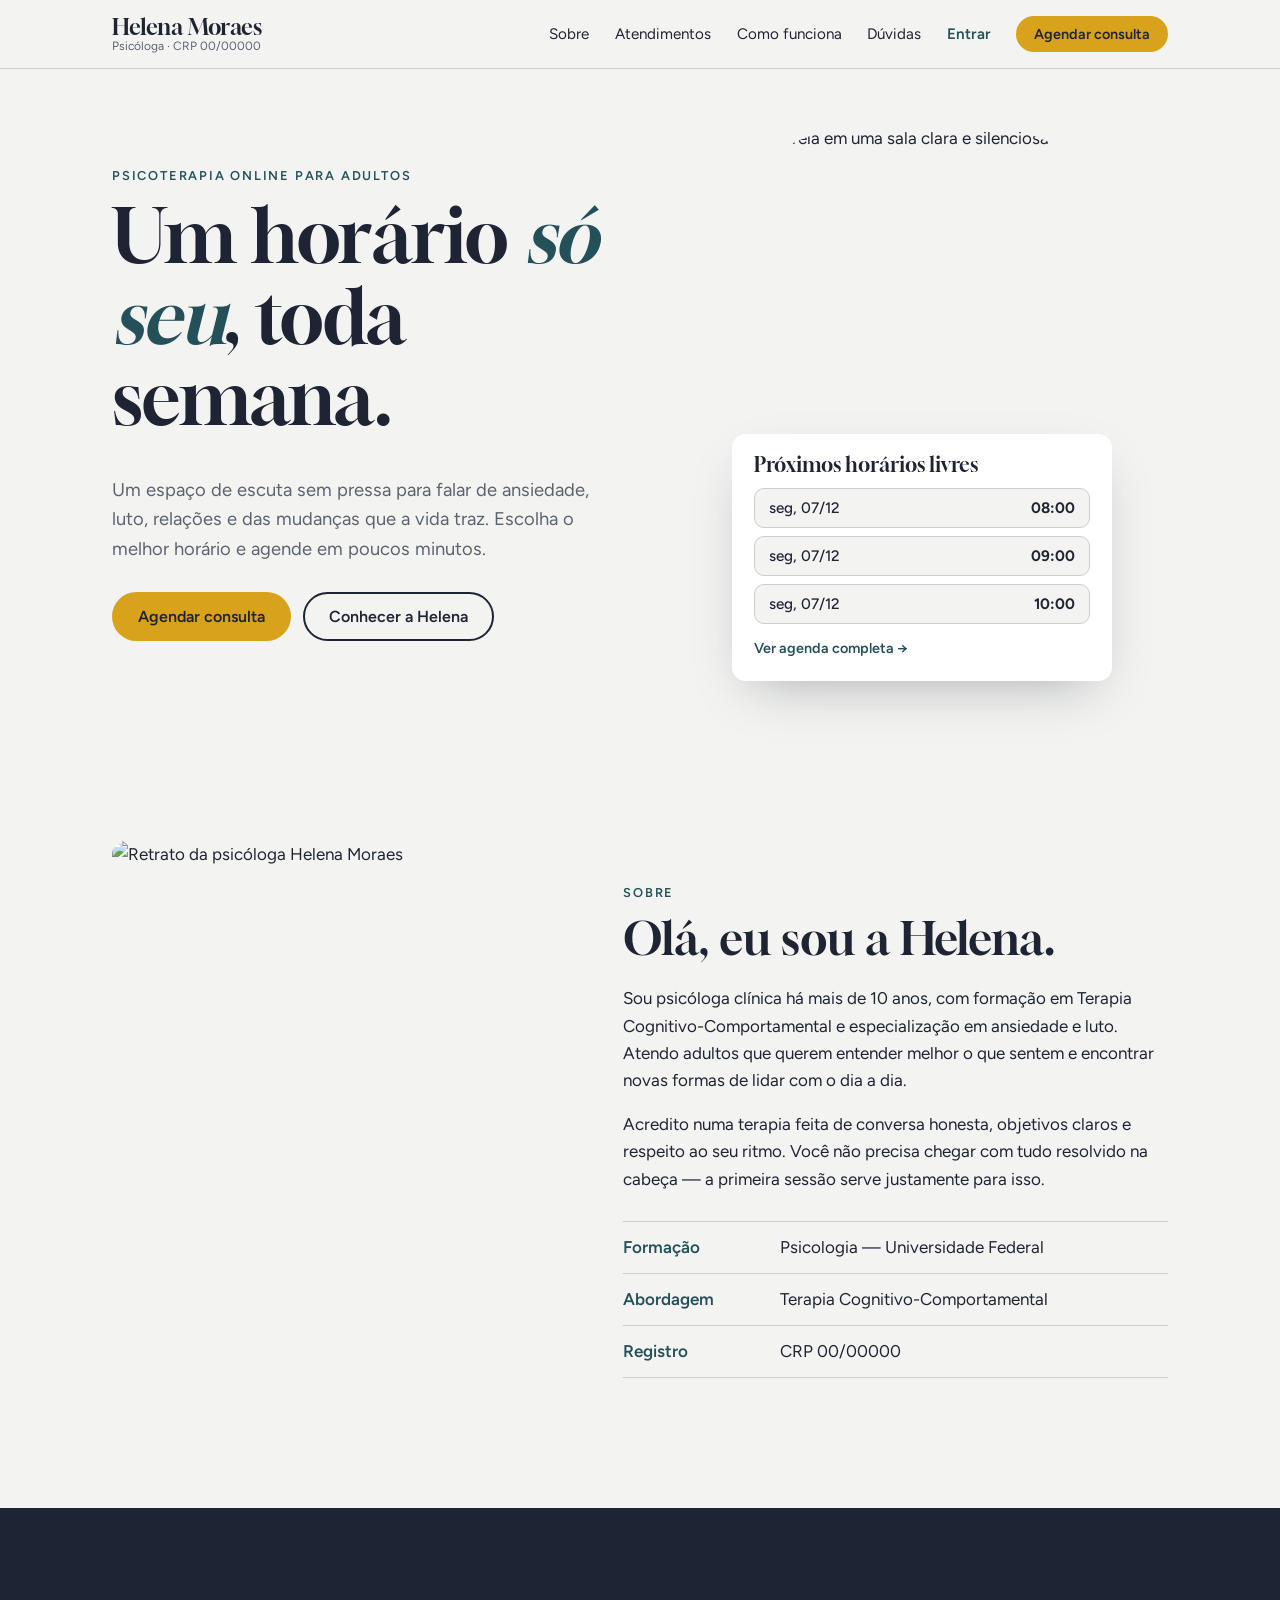
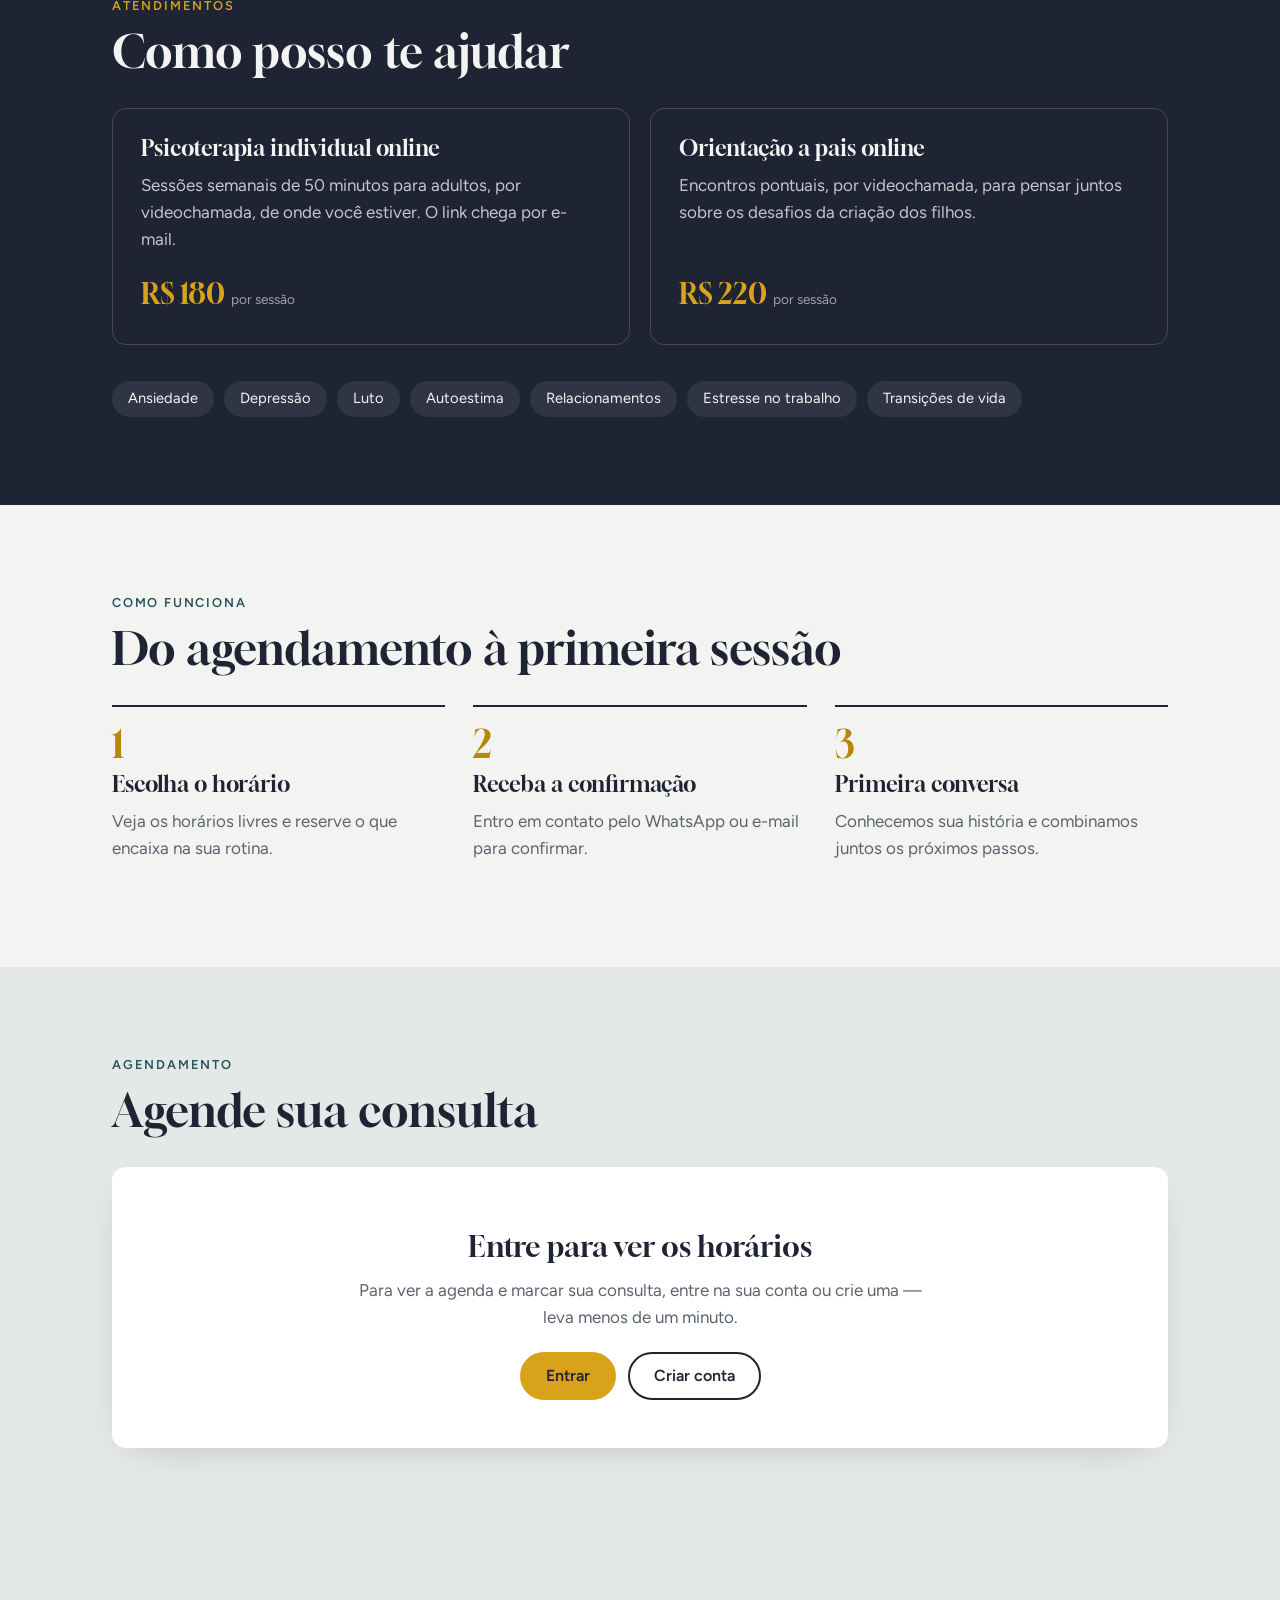
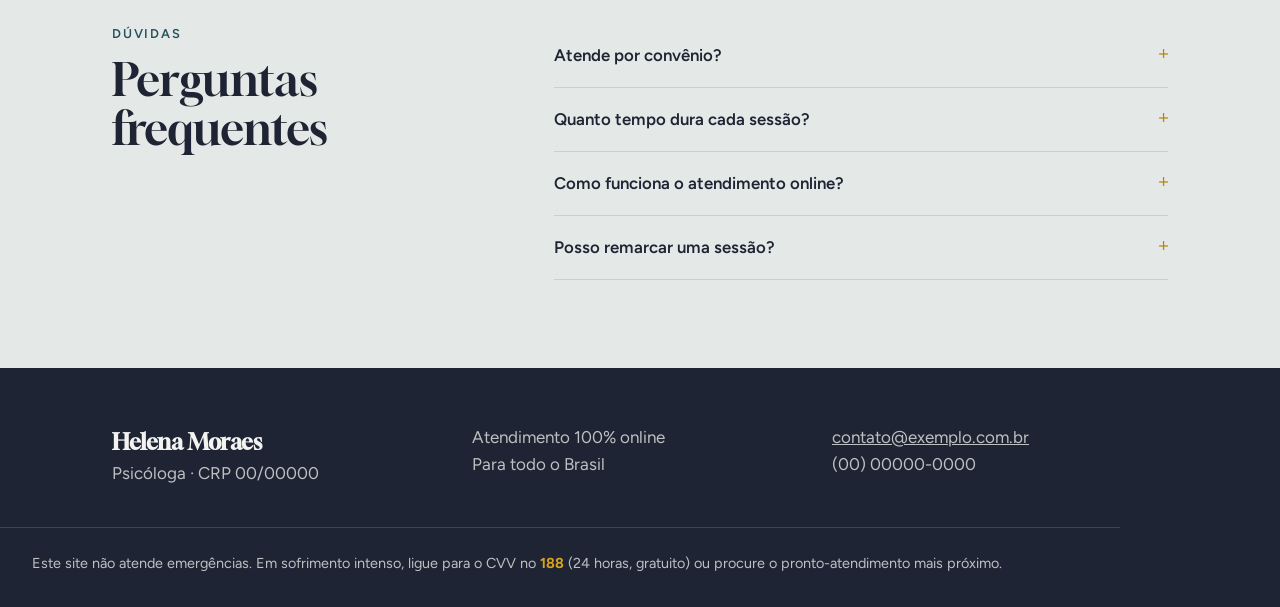
==== commit a97f10ee: "v1.1: aba Clientes, só atendimento online, senhas e agendamento pelo cliente Painel da psicóloga - N" ====
--- a/index.html
+++ b/index.html
@@ -4,7 +4,7 @@
   <meta charset="utf-8">
   <meta name="viewport" content="width=device-width, initial-scale=1">
   <title>Helena Moraes · Psicóloga</title>
-  <meta name="description" content="Psicoterapia para adultos, presencial e online. Agende sua consulta direto pelo site.">
+  <meta name="description" content="Psicoterapia online para adultos. Agende sua consulta direto pelo site.">
   <link rel="preconnect" href="https://fonts.googleapis.com">
   <link rel="preconnect" href="https://fonts.gstatic.com" crossorigin>
   <link href="https://fonts.googleapis.com/css2?family=Gloock&family=Figtree:wght@400;500;600;700&display=swap" rel="stylesheet">
@@ -38,7 +38,7 @@
     <section class="hero">
       <div class="wrap hero__grid">
         <div class="hero__texto">
-          <p class="sobretitulo">Psicoterapia para adultos · presencial e online</p>
+          <p class="sobretitulo">Psicoterapia online para adultos</p>
           <h1>Um horário <em>só seu</em>, toda semana.</h1>
           <p class="hero__lead">
             Um espaço de escuta sem pressa para falar de ansiedade, luto, relações e
@@ -101,20 +101,15 @@
       <div class="wrap">
         <p class="sobretitulo">Atendimentos</p>
         <h2>Como posso te ajudar</h2>
-        <div class="cards">
+        <div class="cards cards--2">
           <article class="card">
-            <h3>Psicoterapia individual</h3>
-            <p>Sessões semanais de 50 minutos para adultos, no consultório.</p>
-            <p class="card__preco">R$ 200 <span>por sessão</span></p>
-          </article>
-          <article class="card">
-            <h3>Atendimento online</h3>
-            <p>A mesma escuta, por videochamada, de onde você estiver. O link chega por e-mail.</p>
+            <h3>Psicoterapia individual online</h3>
+            <p>Sessões semanais de 50 minutos para adultos, por videochamada, de onde você estiver. O link chega por e-mail.</p>
             <p class="card__preco">R$ 180 <span>por sessão</span></p>
           </article>
           <article class="card">
-            <h3>Orientação a pais</h3>
-            <p>Encontros pontuais para pensar juntos sobre os desafios da criação dos filhos.</p>
+            <h3>Orientação a pais online</h3>
+            <p>Encontros pontuais, por videochamada, para pensar juntos sobre os desafios da criação dos filhos.</p>
             <p class="card__preco">R$ 220 <span>por sessão</span></p>
           </article>
         </div>
@@ -145,13 +140,19 @@
         <h2>Agende sua consulta</h2>
 
         <div class="agenda" id="agenda">
-          <!-- Etapa 1: modalidade + data + horário -->
-          <div class="agenda__etapa" data-etapa="1">
-            <fieldset class="modalidade">
-              <legend>Modalidade</legend>
-              <label class="pilula"><input type="radio" name="modalidade" value="Presencial" checked><span>Presencial</span></label>
-              <label class="pilula"><input type="radio" name="modalidade" value="Online"><span>Online</span></label>
-            </fieldset>
+          <!-- Sem login: a grade e os horários só aparecem para quem entrou -->
+          <div class="agenda__login" id="agenda-login" hidden>
+            <h3>Entre para ver os horários</h3>
+            <p>Para ver a agenda e marcar sua consulta, entre na sua conta ou crie uma — leva menos de um minuto.</p>
+            <div class="agenda__login-acoes">
+              <a class="btn btn--ocre" href="entrar.html?volta=index.html%23agendar">Entrar</a>
+              <a class="btn btn--linha" href="entrar.html?aba=cadastro&amp;volta=index.html%23agendar">Criar conta</a>
+            </div>
+          </div>
+
+          <!-- Etapa 1: data + horário (atendimento só online) -->
+          <div class="agenda__etapa" data-etapa="1" hidden>
+            <p class="agenda__nota">Atendimento <strong>online</strong>, por videochamada. O link da sessão chega por e-mail.</p>
 
             <div class="agenda__grid">
               <div class="calendario" aria-label="Escolha uma data">
@@ -253,7 +254,7 @@
         <p>Psicóloga · CRP 00/00000</p>
       </div>
       <div>
-        <p>Rua Exemplo, 123 — sala 45<br>Centro · Sua Cidade</p>
+        <p>Atendimento 100% online<br>Para todo o Brasil</p>
       </div>
       <div>
         <p><a href="mailto:contato@exemplo.com.br">contato@exemplo.com.br</a><br>(00) 00000-0000</p>
--- a/assets/styles.css
+++ b/assets/styles.css
@@ -143,7 +143,7 @@
 .fatos dd { margin: 0; }
 
 .cards { display: grid; gap: 20px; margin-top: 32px; }
-@media (min-width: 820px) { .cards { grid-template-columns: repeat(3, 1fr); } }
+@media (min-width: 820px) { .cards { grid-template-columns: repeat(3, 1fr); } .cards--2 { grid-template-columns: repeat(2, 1fr); } }
 .card {
   border: 1px solid rgba(243, 244, 241, .18); border-radius: var(--raio); padding: 28px;
   display: flex; flex-direction: column;
@@ -178,6 +178,13 @@
 }
 .pilula input:checked + span { background: var(--tinta); color: var(--papel); border-color: var(--tinta); }
 .pilula input:focus-visible + span { outline: 3px solid var(--ocre); outline-offset: 2px; }
+
+.agenda__login { text-align: center; padding: 28px 0 12px; max-width: 34em; margin: 0 auto; }
+.agenda__login h3 { font-size: 1.8rem; }
+.agenda__login p { color: var(--cinza); }
+.agenda__login-acoes { display: flex; flex-wrap: wrap; gap: 12px; justify-content: center; margin-top: 20px; }
+
+.agenda__nota { background: #FBF4E2; padding: 10px 16px; border-radius: 10px; margin-bottom: 24px; }
 
 .agenda__grid { display: grid; gap: 32px; }
 @media (min-width: 820px) { .agenda__grid { grid-template-columns: 340px 1fr; } }
@@ -278,7 +285,10 @@
 /* ===== Área do cliente / painel ===== */
 .area { padding-top: 48px; padding-bottom: 96px; }
 .area h1 { font-size: clamp(2.2rem, 5vw, 3.2rem); }
-.area__dados { color: var(--cinza); }
+.area__dados { color: var(--cinza); margin: 0; }
+.area__conta { display: flex; flex-wrap: wrap; align-items: center; gap: 10px 16px; margin-bottom: 8px; }
+.link-botao { border: 0; background: none; padding: 0; font: inherit; font-weight: 700; color: inherit; text-decoration: underline; cursor: pointer; }
+.dialogo__erro { margin: 0 0 8px; }
 .area__sub { font-size: 1.5rem; margin: 40px 0 16px; }
 .lista-consultas { list-style: none; margin: 0; padding: 0; display: grid; gap: 12px; }
 .lista-consultas li {
@@ -330,7 +340,7 @@
 /* ===== Painel: topo, seções e avisos ===== */
 .painel-topo { display: flex; justify-content: space-between; align-items: flex-end; gap: 16px; flex-wrap: wrap; }
 .painel-topo h1 { margin-bottom: .2em; }
-.secoes { display: flex; gap: 4px; border-bottom: 1.5px solid var(--linha); margin: 24px 0 8px; overflow-x: auto; }
+.secoes { display: flex; gap: 4px; border-bottom: 1.5px solid var(--linha); margin: 24px 0 8px; overflow-x: auto; overflow-y: hidden; }
 .secoes button {
   padding: 12px 16px; border: 0; background: none; cursor: pointer; white-space: nowrap;
   font: 600 1rem var(--f-texto); color: var(--cinza); border-bottom: 3px solid transparent; margin-bottom: -1.5px;
@@ -399,9 +409,42 @@
 .bloqueio-form .erro { margin: 0; }
 
 /* ===== Nova consulta ===== */
-.dialogo--largo { width: min(94vw, 640px); max-height: 92vh; }
+/* .dialogo (440px) vem depois no arquivo; a especificidade maior garante a largura */
+.dialogo.dialogo--largo { width: min(96vw, 980px); max-height: 94vh; overflow-x: hidden; }
+.dialogo.dialogo--medio { width: min(94vw, 520px); }
 .dialogo--largo form { display: grid; gap: 18px; }
 .dialogo--largo h3 { margin: 0; }
+.dialogo--medio form { display: grid; gap: 18px; }
+.dialogo--medio h3 { margin: 0; }
+.dialogo--medio .dialogo__acoes { margin-top: 0; }
+/* campos nunca forçam largura maior que a coluna (evita rolagem lateral) */
+.campos > label, .campos input, .campos select, .campos textarea { min-width: 0; }
+.nova-grid { display: grid; gap: 18px; min-width: 0; }
+.nova-grid > .bloco { min-width: 0; align-content: start; }
+@media (min-width: 860px) {
+  .nova-grid { grid-template-columns: 1fr 1.15fr; align-items: start; }
+}
+/* agendar (cliente) */
+.dialogo.dialogo--agendar { width: min(94vw, 620px); max-height: 94vh; overflow-x: hidden; }
+.dialogo--agendar form { display: grid; gap: 14px; }
+.dialogo--agendar h3, .dialogo--agendar .agenda__nota { margin: 0; }
+.dialogo--agendar .campos { gap: 12px 18px; }
+.dialogo--agendar .campos input, .dialogo--agendar .campos select, .dialogo--agendar .campos textarea { padding: 9px 12px; }
+.dialogo--agendar .hora { padding: 7px 0; }
+.dialogo--agendar .resumo strong { color: var(--tinta); }
+.dialogo--agendar .erro { margin: 0; }
+.dialogo--agendar .dialogo__acoes { margin-top: 0; }
+.selo--atencao { background: #FBF4E2; color: #6E4F05; }
+.aviso-bloq { color: #8A3A26; font-weight: 600; }
+/* versão compacta dos campos no diálogo de nova consulta (cabe sem rolagem) */
+.dialogo.dialogo--largo { padding: 22px 26px; }
+.dialogo--largo form { gap: 14px; }
+.dialogo--largo .campos { gap: 12px 18px; }
+.dialogo--largo .campos label { gap: 4px; }
+.dialogo--largo .campos input, .dialogo--largo .campos select, .dialogo--largo .campos textarea { padding: 9px 12px; }
+.dialogo--largo .bloco { gap: 10px; padding: 10px 16px 14px; }
+.dialogo--largo .hora { padding: 7px 0; }
+.dialogo--largo .dialogo__acoes { margin-top: 0; }
 .bloco { border: 1px solid var(--linha); border-radius: var(--raio); padding: 14px 16px 16px; margin: 0; display: grid; gap: 12px; }
 .bloco legend { font-weight: 700; padding: 0 6px; }
 .abas--mini { margin: 0; }
@@ -418,8 +461,44 @@
 .nova-horas { grid-template-columns: repeat(auto-fill, minmax(78px, 1fr)); }
 .hora:disabled { opacity: .35; text-decoration: line-through; cursor: not-allowed; }
 .hora--bloq { border-style: dashed; color: var(--cinza); }
-.encaixe { display: flex; flex-direction: column; gap: 6px; font-weight: 600; font-size: .95rem; }
-.encaixe .input { width: auto; max-width: 160px; }
+.encaixe { display: flex; flex-direction: column; gap: 6px; font-size: .95rem; }
+.encaixe > label { font-weight: 600; }
+.encaixe > small { color: var(--cinza); }
+
+/* campo de horário editável com lista de horários prontos */
+.combo { position: relative; width: 170px; }
+.combo .input { width: 100%; padding-right: 38px; font-variant-numeric: tabular-nums; }
+.combo__seta {
+  position: absolute; right: 4px; top: 50%; transform: translateY(-50%);
+  width: 30px; height: 30px; border: 0; border-radius: 8px; background: none;
+  color: var(--cinza); font-size: 1rem; cursor: pointer;
+}
+.combo__seta:hover { background: var(--nevoa); color: var(--tinta); }
+.combo__lista {
+  position: absolute; left: 0; right: 0; top: calc(100% + 6px); z-index: 10;
+  list-style: none; margin: 0; padding: 6px; max-height: 216px; overflow-y: auto; overscroll-behavior: contain;
+  background: var(--branco); border: 1px solid var(--linha); border-radius: 12px;
+  box-shadow: 0 16px 40px -16px rgba(30, 36, 51, .45);
+}
+.combo--acima .combo__lista { top: auto; bottom: calc(100% + 6px); }
+.combo__lista li {
+  display: flex; justify-content: space-between; align-items: center; gap: 8px;
+  padding: 7px 10px; border-radius: 8px; cursor: pointer; font-weight: 600; font-variant-numeric: tabular-nums;
+}
+.combo__lista li small { font-weight: 400; font-size: .78rem; color: var(--cinza); }
+.combo__lista li:hover, .combo__lista li.ativo { background: var(--papel); }
+.combo__lista li[aria-selected="true"] { background: var(--tinta); color: var(--papel); }
+.combo__lista li[aria-selected="true"] small { color: var(--nevoa); }
+.combo__lista li[aria-disabled="true"] { color: var(--linha); cursor: not-allowed; background: none; }
+.combo__lista .combo__vazio { color: var(--cinza); font-weight: 400; cursor: default; background: none; }
+
+/* ===== Clientes ===== */
+.clientes-barra { display: flex; flex-wrap: wrap; gap: 10px; align-items: center; }
+.clientes-barra .input { flex: 1 1 260px; width: auto; }
+.clientes-total { color: var(--cinza); font-size: .92rem; margin: 14px 0 12px; }
+.cliente__nome { display: flex; flex-wrap: wrap; align-items: center; gap: 6px 10px; }
+.cliente__contato a { color: var(--petroleo); }
+.lista-consultas li > .cliente__acoes { flex: 0 0 auto; display: flex; flex-wrap: wrap; gap: 8px; }
 
 /* ===== Diálogo ===== */
 .dialogo {
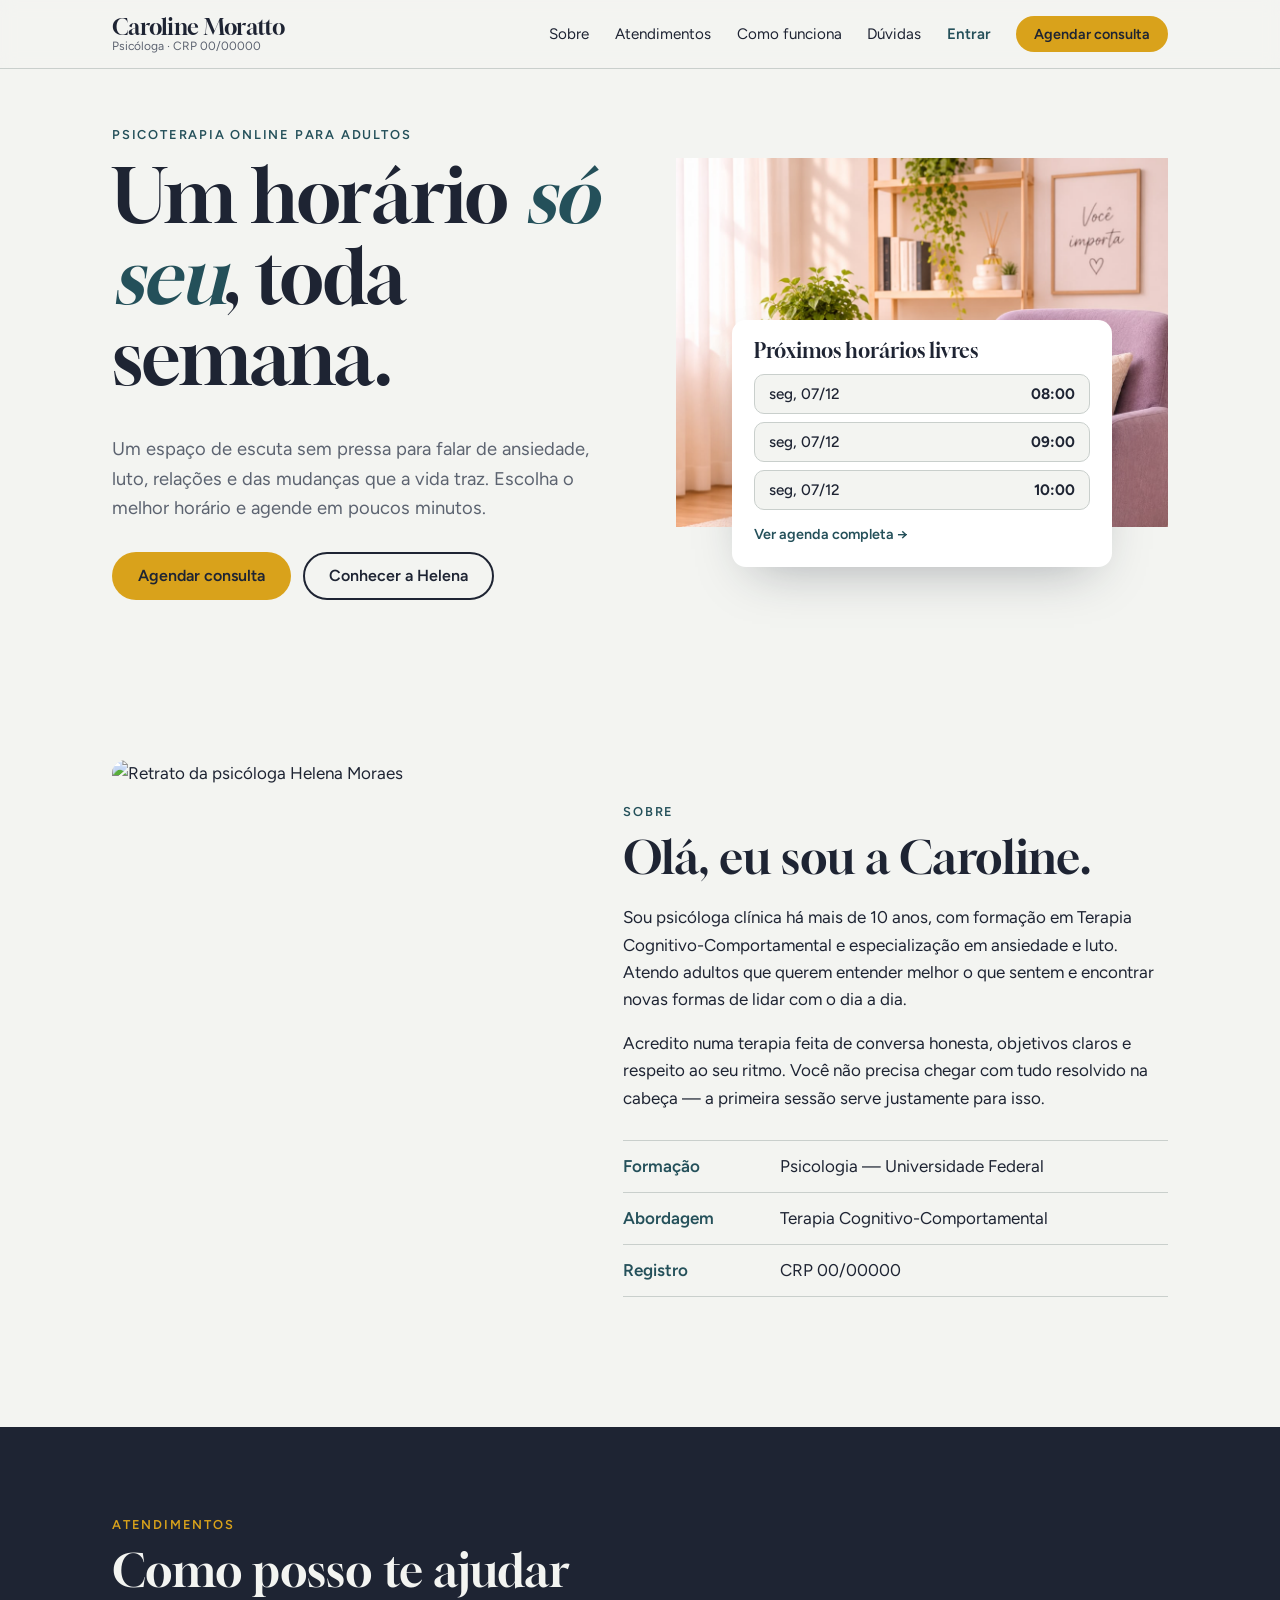
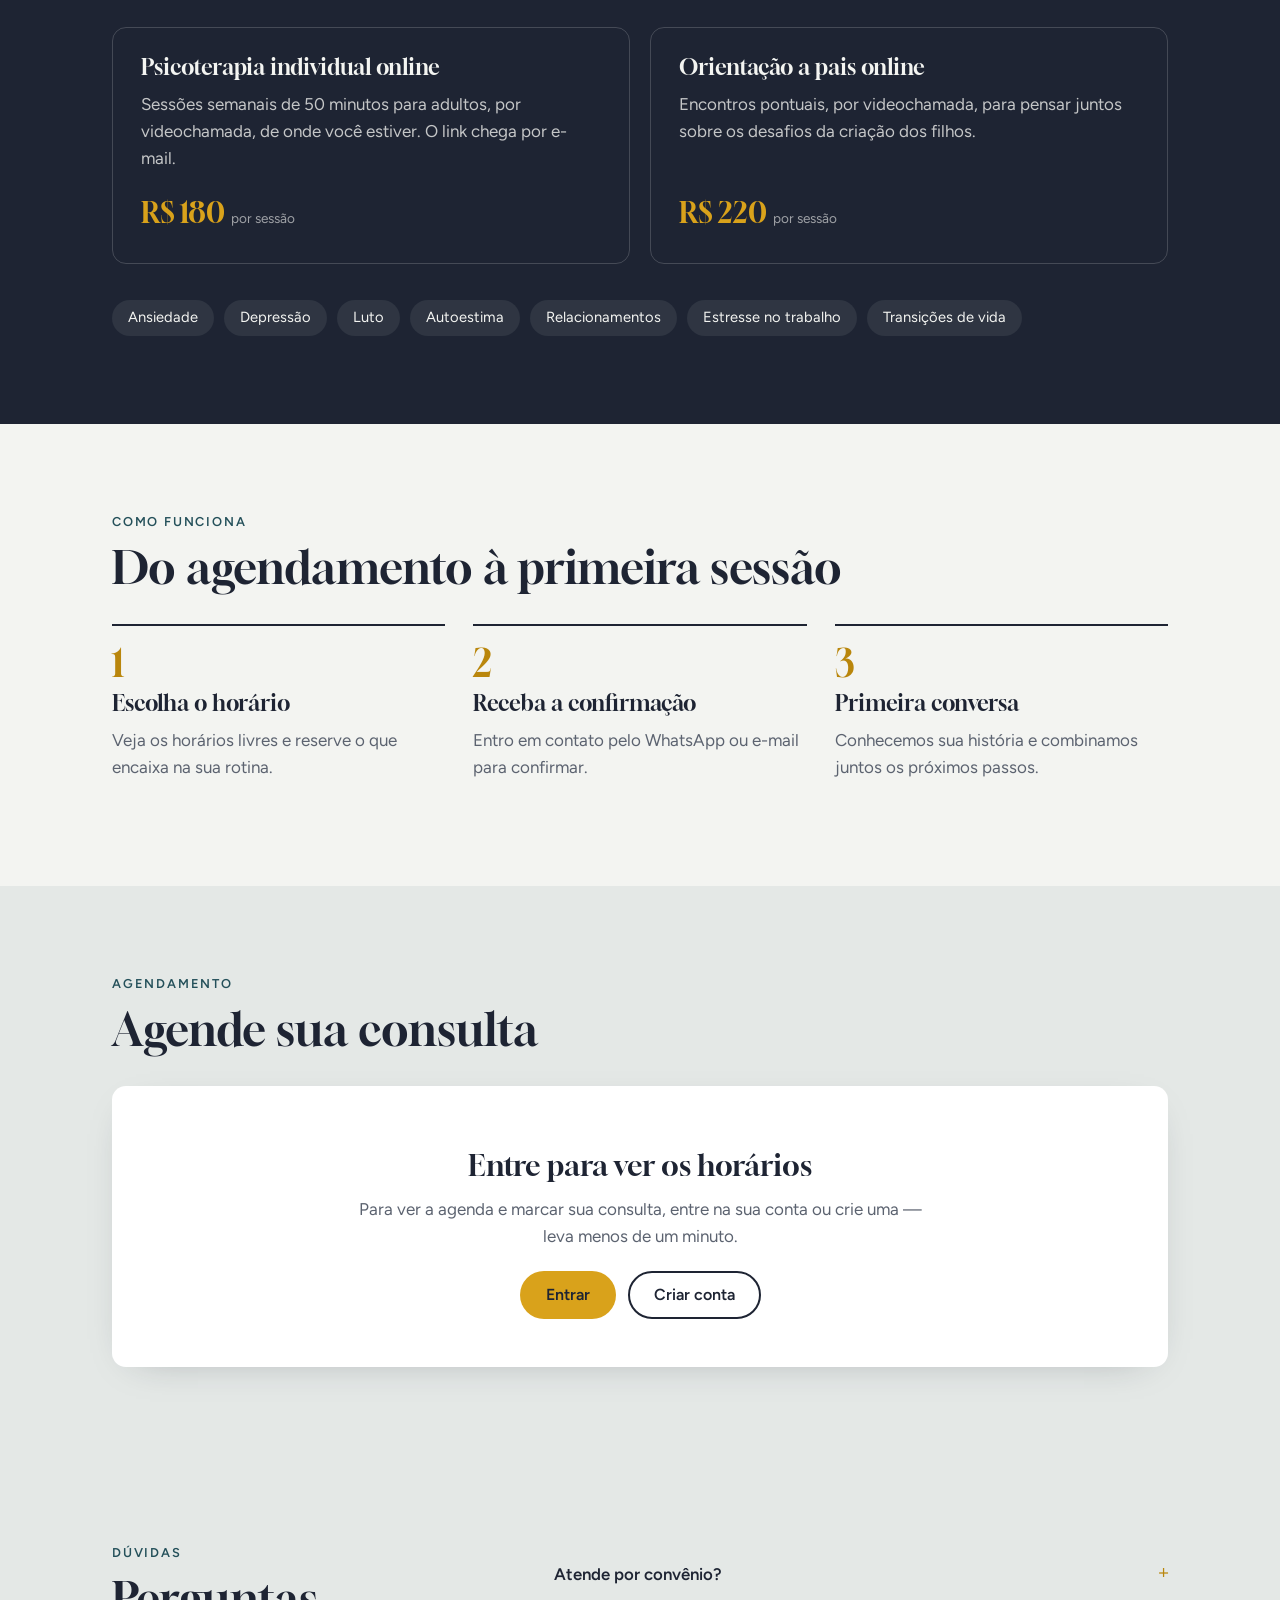
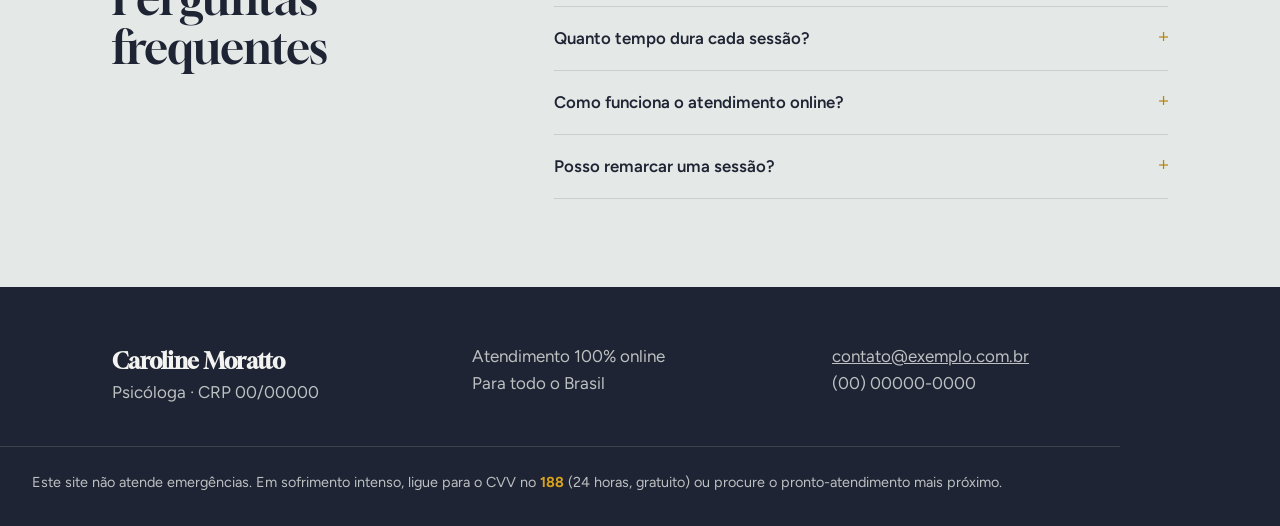
==== commit 3b61a839: "Atualiza identidade e imagem da pagina inicial Substitui a poltrona do destaque por uma imagem local" ====
--- a/index.html
+++ b/index.html
@@ -3,19 +3,19 @@
 <head>
   <meta charset="utf-8">
   <meta name="viewport" content="width=device-width, initial-scale=1">
-  <title>Helena Moraes · Psicóloga</title>
+  <title>Caroline Moratto · Psicóloga</title>
   <meta name="description" content="Psicoterapia online para adultos. Agende sua consulta direto pelo site.">
   <link rel="preconnect" href="https://fonts.googleapis.com">
   <link rel="preconnect" href="https://fonts.gstatic.com" crossorigin>
   <link href="https://fonts.googleapis.com/css2?family=Gloock&family=Figtree:wght@400;500;600;700&display=swap" rel="stylesheet">
-  <link rel="stylesheet" href="assets/styles.css">
+  <link rel="stylesheet" href="assets/styles.css?v=2">
 </head>
 <body>
 
   <header class="topo">
     <div class="wrap topo__in">
       <a href="#inicio" class="marca">
-        <span class="marca__nome">Helena Moraes</span>
+        <span class="marca__nome">Caroline Moratto</span>
         <span class="marca__crp">Psicóloga · CRP 00/00000</span>
       </a>
       <button class="menu-btn" aria-expanded="false" aria-controls="nav" aria-label="Abrir menu">
@@ -52,8 +52,8 @@
 
         <aside class="proximos" aria-labelledby="proximos-titulo">
           <div class="proximos__foto">
-            <img src="https://images.unsplash.com/photo-1586023492125-27b2c045efd7?w=900&q=75"
-                 alt="Poltrona amarela em uma sala clara e silenciosa" loading="eager">
+            <img src="assets/cadeira.jpeg?v=2"
+                 alt="Poltrona rosa em um consultório acolhedor" loading="eager">
           </div>
           <div class="proximos__cartao">
             <h2 id="proximos-titulo">Próximos horários livres</h2>
@@ -75,7 +75,7 @@
         </figure>
         <div class="sobre__texto">
           <p class="sobretitulo">Sobre</p>
-          <h2>Olá, eu sou a Helena.</h2>
+          <h2>Olá, eu sou a Caroline.</h2>
           <p>
             Sou psicóloga clínica há mais de 10 anos, com formação em Terapia
             Cognitivo-Comportamental e especialização em ansiedade e luto. Atendo adultos
@@ -250,7 +250,7 @@
   <footer class="rodape">
     <div class="wrap rodape__grid">
       <div>
-        <strong class="marca__nome">Helena Moraes</strong>
+        <strong class="marca__nome">Caroline Moratto</strong>
         <p>Psicóloga · CRP 00/00000</p>
       </div>
       <div>
--- a/assets/styles.css
+++ b/assets/styles.css
@@ -106,8 +106,8 @@
 
 /* Assinatura: a foto da poltrona com o cartão de horários livres "sentado" nela */
 .proximos { position: relative; padding-bottom: 40px; }
-.proximos__foto { border-radius: 200px 200px var(--raio) var(--raio); overflow: hidden; aspect-ratio: 4 / 4.2; }
-.proximos__foto img { width: 100%; height: 100%; object-fit: cover; }
+.proximos__foto { border-radius: 0 !important; overflow: hidden; aspect-ratio: 4 / 3; }
+.proximos__foto img { width: 100%; height: 100%; object-fit: cover; object-position: 55% center; border-radius: 0 !important; }
 .proximos__cartao {
   position: absolute; left: 50%; bottom: 0; transform: translateX(-50%);
   width: min(92%, 380px);
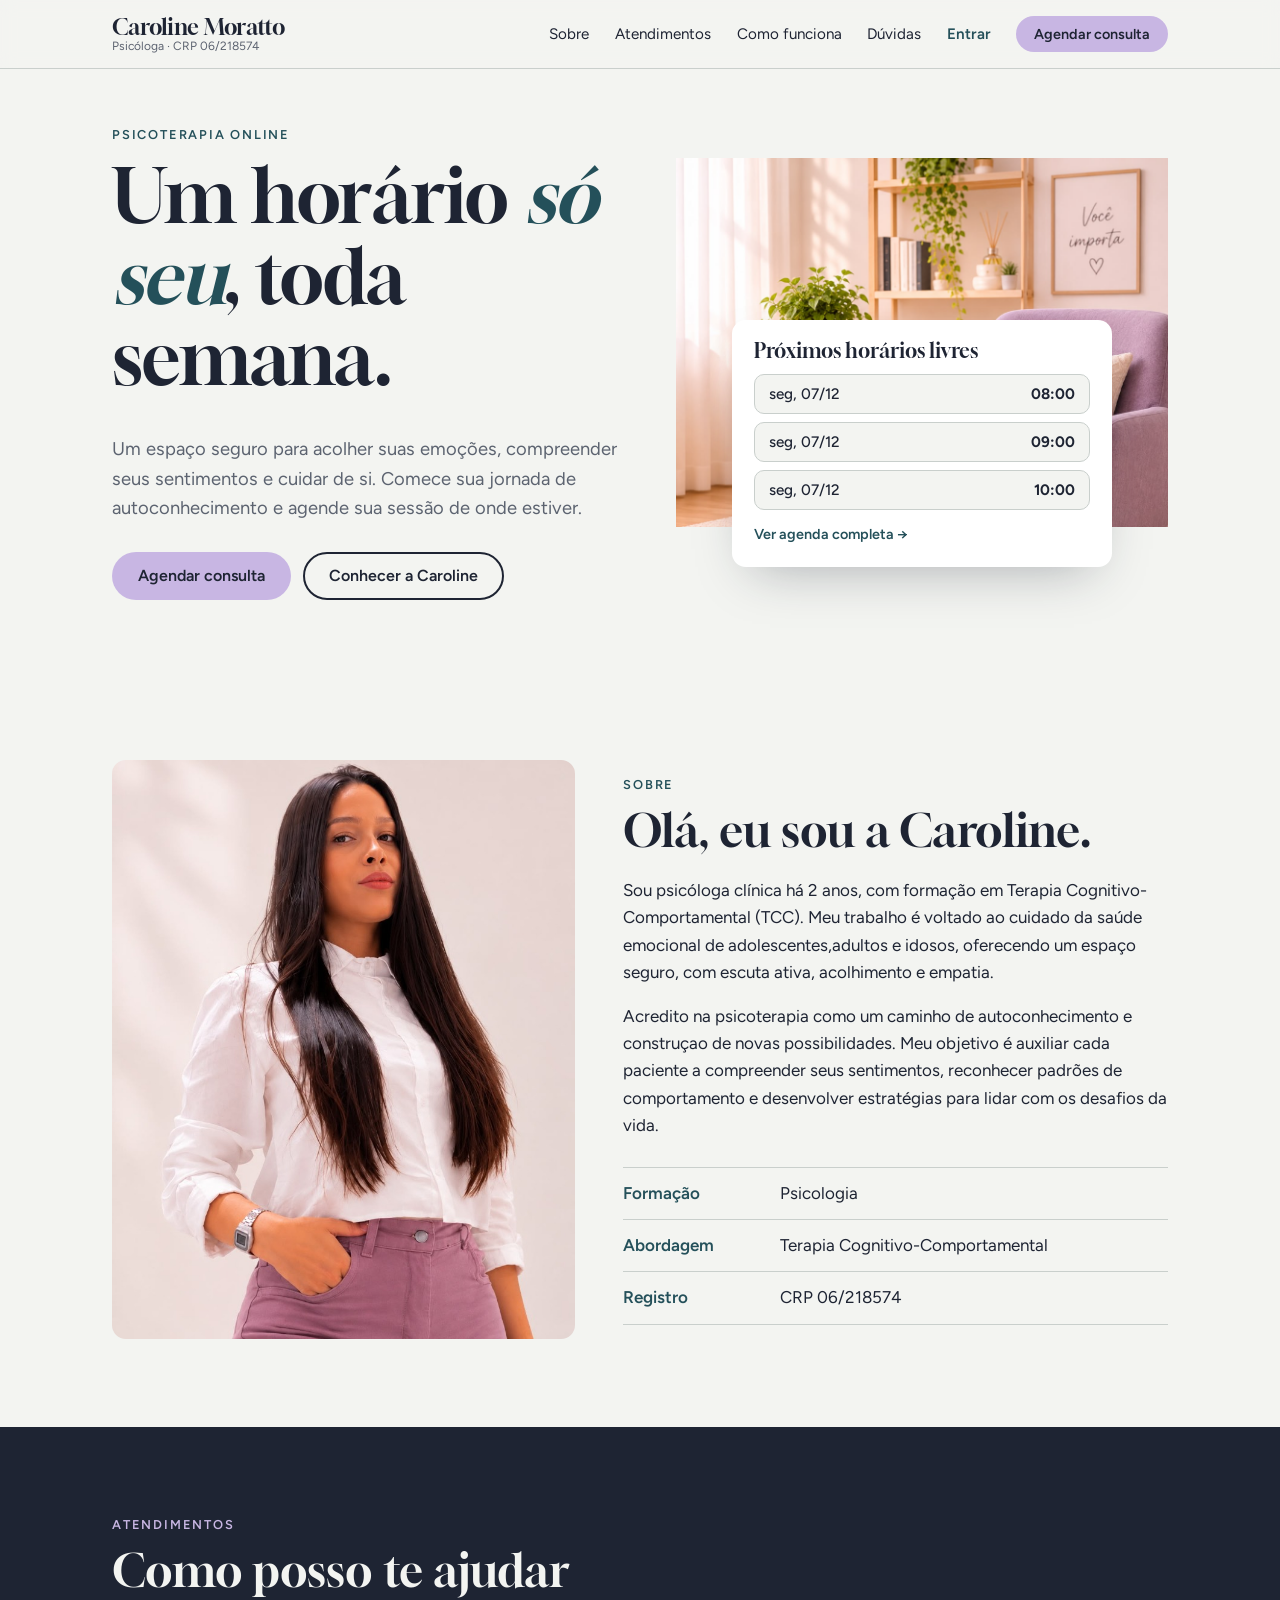
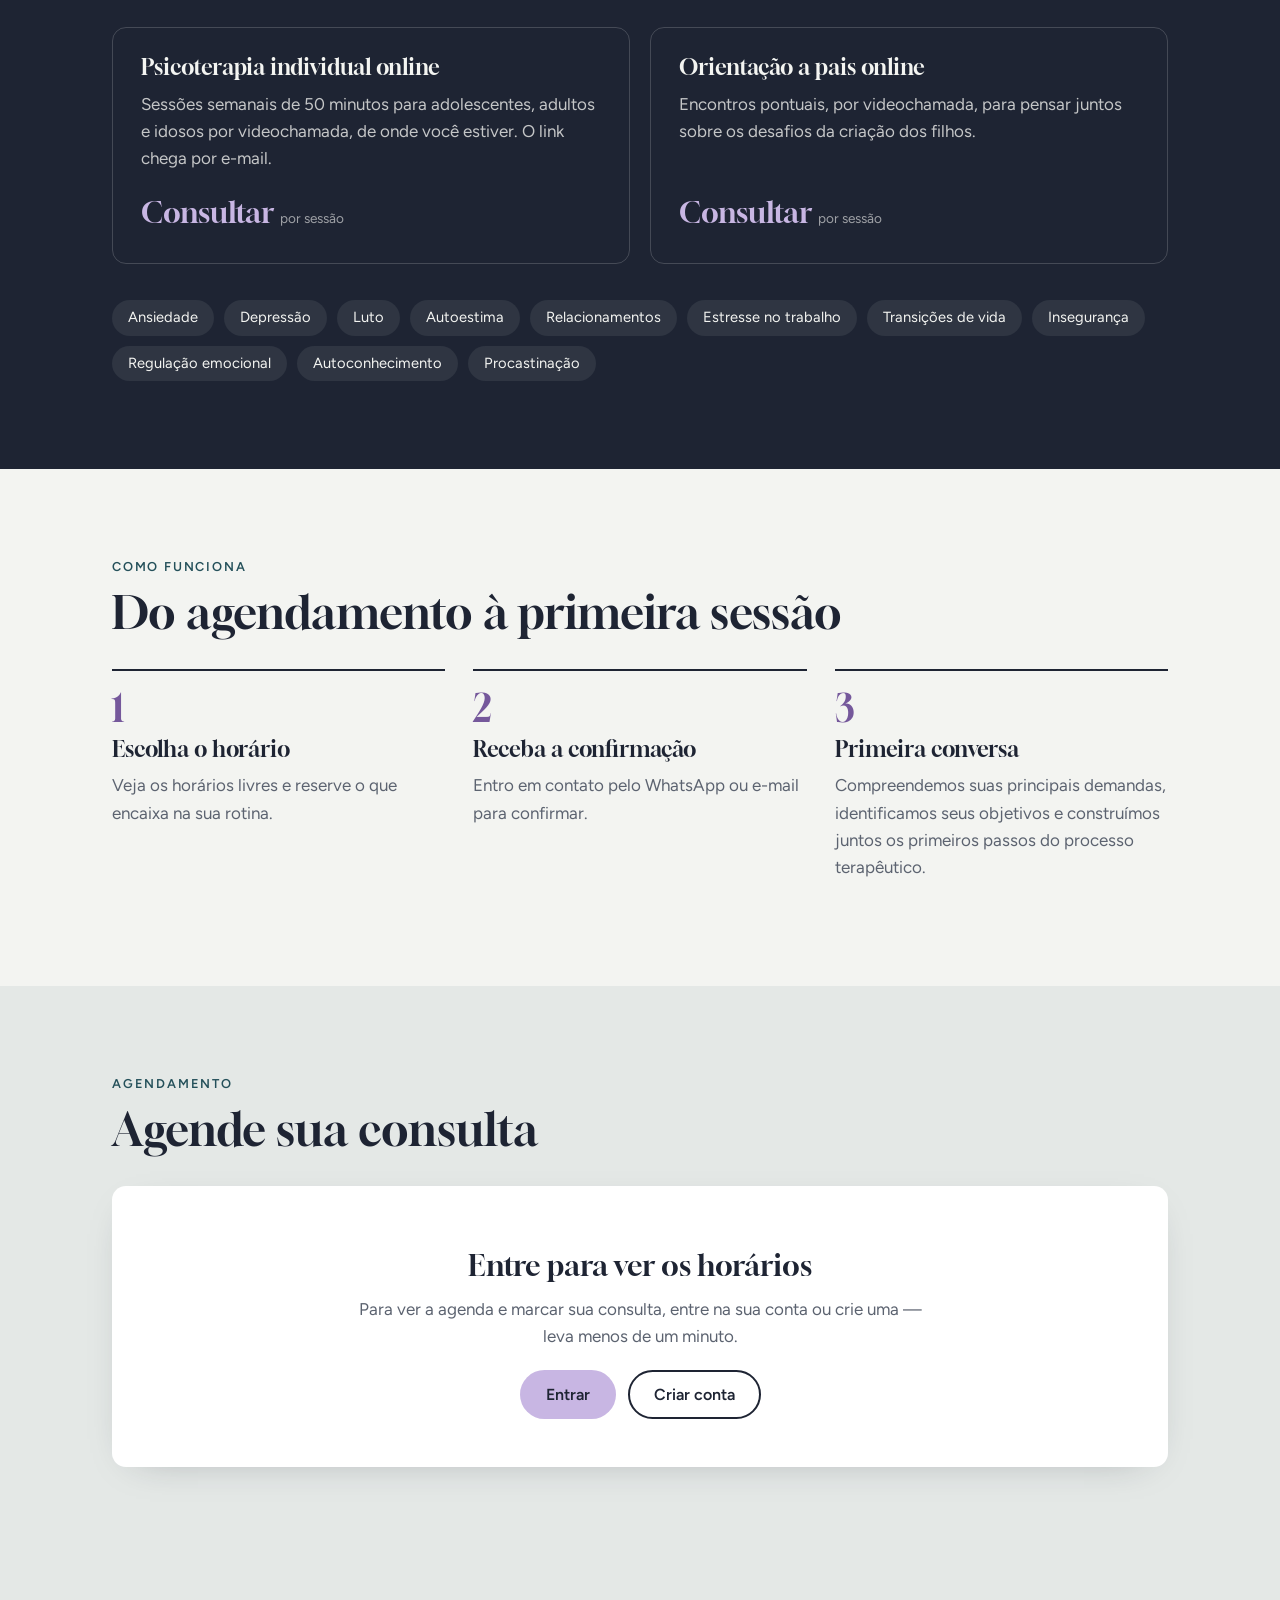
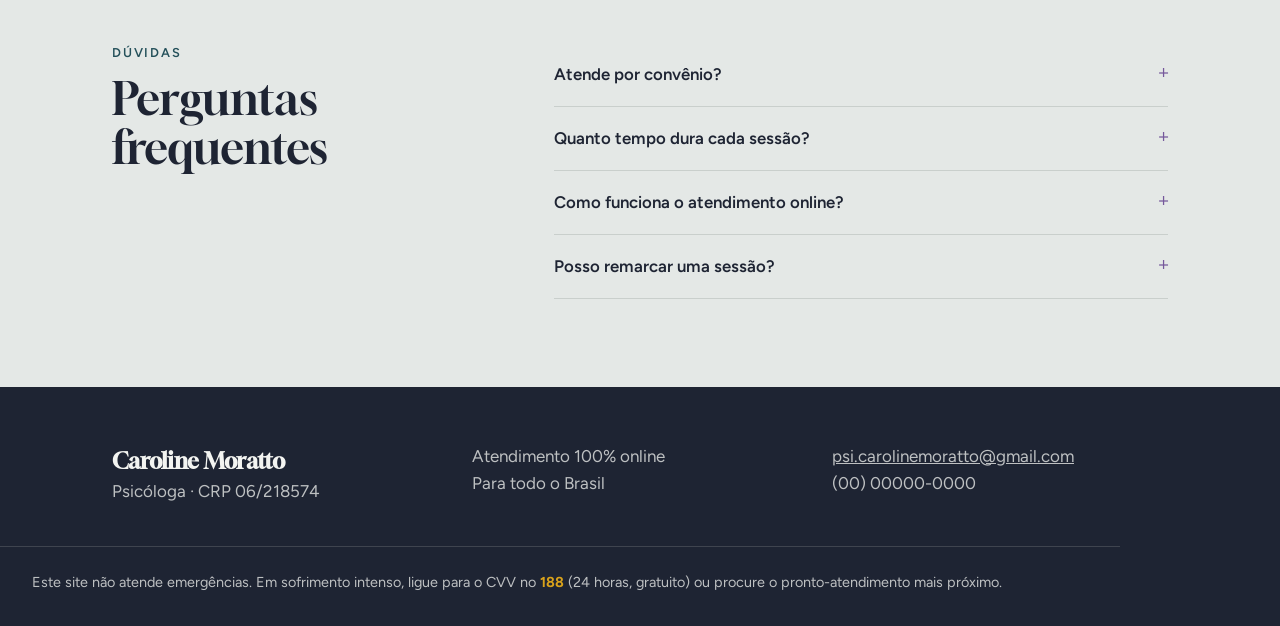
==== commit a5e7df6e: "Update therapist details and add new chair image" ====
--- a/index.html
+++ b/index.html
@@ -4,7 +4,7 @@
   <meta charset="utf-8">
   <meta name="viewport" content="width=device-width, initial-scale=1">
   <title>Caroline Moratto · Psicóloga</title>
-  <meta name="description" content="Psicoterapia online para adultos. Agende sua consulta direto pelo site.">
+  <meta name="description" content="Psicoterapia online Agende sua consulta direto pelo site.">
   <link rel="preconnect" href="https://fonts.googleapis.com">
   <link rel="preconnect" href="https://fonts.gstatic.com" crossorigin>
   <link href="https://fonts.googleapis.com/css2?family=Gloock&family=Figtree:wght@400;500;600;700&display=swap" rel="stylesheet">
@@ -16,7 +16,7 @@
     <div class="wrap topo__in">
       <a href="#inicio" class="marca">
         <span class="marca__nome">Caroline Moratto</span>
-        <span class="marca__crp">Psicóloga · CRP 00/00000</span>
+        <span class="marca__crp">Psicóloga · CRP 06/218574</span>
       </a>
       <button class="menu-btn" aria-expanded="false" aria-controls="nav" aria-label="Abrir menu">
         <span></span><span></span>
@@ -38,15 +38,14 @@
     <section class="hero">
       <div class="wrap hero__grid">
         <div class="hero__texto">
-          <p class="sobretitulo">Psicoterapia online para adultos</p>
+          <p class="sobretitulo">Psicoterapia online</p>
           <h1>Um horário <em>só seu</em>, toda semana.</h1>
           <p class="hero__lead">
-            Um espaço de escuta sem pressa para falar de ansiedade, luto, relações e
-            das mudanças que a vida traz. Escolha o melhor horário e agende em poucos minutos.
+            Um espaço seguro para acolher suas emoções, compreender seus sentimentos e cuidar de si. Comece sua jornada de autoconhecimento e agende sua sessão de onde estiver.
           </p>
           <div class="hero__acoes">
             <a href="#agendar" class="btn btn--ocre">Agendar consulta</a>
-            <a href="#sobre" class="btn btn--linha">Conhecer a Helena</a>
+            <a href="#sobre" class="btn btn--linha">Conhecer a Caroline</a>
           </div>
         </div>
 
@@ -70,27 +69,24 @@
     <section id="sobre" class="secao">
       <div class="wrap sobre">
         <figure class="sobre__foto">
-          <img src="https://images.unsplash.com/photo-1573496359142-b8d87734a5a2?w=800&q=75"
-               alt="Retrato da psicóloga Helena Moraes" loading="lazy">
+          <img src="assets/caroline.jpeg?v=1"
+               alt="Retrato da psicóloga Caroline" loading="lazy">
         </figure>
         <div class="sobre__texto">
           <p class="sobretitulo">Sobre</p>
           <h2>Olá, eu sou a Caroline.</h2>
           <p>
-            Sou psicóloga clínica há mais de 10 anos, com formação em Terapia
-            Cognitivo-Comportamental e especialização em ansiedade e luto. Atendo adultos
-            que querem entender melhor o que sentem e encontrar novas formas de lidar
-            com o dia a dia.
+            Sou psicóloga clínica há 2 anos, com formação em Terapia
+            Cognitivo-Comportamental (TCC). Meu trabalho é voltado ao cuidado da saúde emocional de adolescentes,adultos e idosos, oferecendo um espaço seguro, com escuta ativa, acolhimento e empatia. 
+            
           </p>
           <p>
-            Acredito numa terapia feita de conversa honesta, objetivos claros e respeito
-            ao seu ritmo. Você não precisa chegar com tudo resolvido na cabeça — a
-            primeira sessão serve justamente para isso.
+            Acredito na psicoterapia como um caminho de autoconhecimento e construçao de novas possibilidades. Meu objetivo é auxiliar cada paciente a compreender seus sentimentos, reconhecer padrões de comportamento e desenvolver estratégias para lidar com os desafios da vida. 
           </p>
           <dl class="fatos">
-            <div><dt>Formação</dt><dd>Psicologia — Universidade Federal</dd></div>
+            <div><dt>Formação</dt><dd>Psicologia</dd></div>
             <div><dt>Abordagem</dt><dd>Terapia Cognitivo-Comportamental</dd></div>
-            <div><dt>Registro</dt><dd>CRP 00/00000</dd></div>
+            <div><dt>Registro</dt><dd>CRP 06/218574</dd></div>
           </dl>
         </div>
       </div>
@@ -104,18 +100,18 @@
         <div class="cards cards--2">
           <article class="card">
             <h3>Psicoterapia individual online</h3>
-            <p>Sessões semanais de 50 minutos para adultos, por videochamada, de onde você estiver. O link chega por e-mail.</p>
-            <p class="card__preco">R$ 180 <span>por sessão</span></p>
+            <p>Sessões semanais de 50 minutos para adolescentes, adultos e idosos por videochamada, de onde você estiver. O link chega por e-mail.</p>
+            <p class="card__preco">Consultar <span>por sessão</span></p>
           </article>
           <article class="card">
             <h3>Orientação a pais online</h3>
             <p>Encontros pontuais, por videochamada, para pensar juntos sobre os desafios da criação dos filhos.</p>
-            <p class="card__preco">R$ 220 <span>por sessão</span></p>
+            <p class="card__preco">Consultar <span>por sessão</span></p>
           </article>
         </div>
         <ul class="temas" aria-label="Temas atendidos">
           <li>Ansiedade</li><li>Depressão</li><li>Luto</li><li>Autoestima</li>
-          <li>Relacionamentos</li><li>Estresse no trabalho</li><li>Transições de vida</li>
+          <li>Relacionamentos</li><li>Estresse no trabalho</li><li>Transições de vida</li><li>Insegurança</li><li>Regulação emocional</li><li>Autoconhecimento</li><li>Procastinação</li>
         </ul>
       </div>
     </section>
@@ -128,7 +124,7 @@
         <ol class="passos">
           <li><h3>Escolha o horário</h3><p>Veja os horários livres e reserve o que encaixa na sua rotina.</p></li>
           <li><h3>Receba a confirmação</h3><p>Entro em contato pelo WhatsApp ou e-mail para confirmar.</p></li>
-          <li><h3>Primeira conversa</h3><p>Conhecemos sua história e combinamos juntos os próximos passos.</p></li>
+          <li><h3>Primeira conversa</h3><p>Compreendemos suas principais demandas, identificamos seus objetivos e construímos juntos os primeiros passos do processo terapêutico.</p></li>
         </ol>
       </div>
     </section>
@@ -232,7 +228,7 @@
           </details>
           <details>
             <summary>Quanto tempo dura cada sessão?</summary>
-            <p>Cada sessão dura 50 minutos, normalmente uma vez por semana.</p>
+            <p>Cada sessão dura 50 minutos, uma vez por semana.</p>
           </details>
           <details>
             <summary>Como funciona o atendimento online?</summary>
@@ -240,7 +236,7 @@
           </details>
           <details>
             <summary>Posso remarcar uma sessão?</summary>
-            <p>Pode, com pelo menos 24 horas de antecedência. Entre na sua conta, cancele em “Minhas consultas” e escolha um novo horário.</p>
+            <p>Sim, com 24 horas de antecedência. Entre na sua conta, cancele em “Minhas consultas” e escolha um novo horário.</p>
           </details>
         </div>
       </div>
@@ -251,13 +247,13 @@
     <div class="wrap rodape__grid">
       <div>
         <strong class="marca__nome">Caroline Moratto</strong>
-        <p>Psicóloga · CRP 00/00000</p>
+        <p>Psicóloga · CRP 06/218574</p>
       </div>
       <div>
         <p>Atendimento 100% online<br>Para todo o Brasil</p>
       </div>
       <div>
-        <p><a href="mailto:contato@exemplo.com.br">contato@exemplo.com.br</a><br>(00) 00000-0000</p>
+        <p><a href="mailto:contato@exemplo.com.br">psi.carolinemoratto@gmail.com</a><br>(00) 00000-0000</p>
       </div>
     </div>
     <p class="wrap rodape__aviso">
--- a/assets/styles.css
+++ b/assets/styles.css
@@ -6,6 +6,11 @@
   --petroleo: #24505A;   /* apoio */
   --ocre: #D9A21B;       /* destaque (a poltrona) */
   --ocre-esc: #B9860C;
+  --lilas: #C8B6E3;
+  --lilas-esc: #9B7BC3;
+  --lilas-texto: #75589B;
+  --lilas-claro: #EEE8F6;
+  --lilas-hover: #DDD1ED;
   --cinza: #5C6370;
   --linha: #C9CFCC;
   --branco: #FFFFFF;
@@ -35,7 +40,7 @@
 h2 { font-size: clamp(2rem, 4vw, 2.8rem); }
 h3 { font-size: 1.35rem; }
 p { margin: 0 0 1em; }
-:focus-visible { outline: 3px solid var(--ocre); outline-offset: 3px; border-radius: 4px; }
+:focus-visible { outline: 3px solid var(--lilas-esc); outline-offset: 3px; border-radius: 4px; }
 .sr { position: absolute; width: 1px; height: 1px; overflow: hidden; clip: rect(0 0 0 0); }
 
 .wrap { width: 100%; max-width: var(--wrap); margin: 0 auto; padding: 0 16px; }
@@ -55,8 +60,8 @@
 }
 .btn:active { transform: translateY(1px); }
 .btn:disabled { opacity: .4; cursor: not-allowed; }
-.btn--ocre { background: var(--ocre); color: var(--tinta); }
-.btn--ocre:hover:not(:disabled) { background: var(--ocre-esc); }
+.btn--ocre { background: var(--lilas); color: var(--tinta); }
+.btn--ocre:hover:not(:disabled) { background: var(--lilas-esc); }
 .btn--tinta { background: var(--tinta); color: var(--papel); }
 .btn--linha { border-color: var(--tinta); background: transparent; color: var(--tinta); }
 .btn--linha:hover { background: var(--tinta); color: var(--papel); }
@@ -122,7 +127,7 @@
   background: var(--papel); font: 500 .95rem var(--f-texto); color: var(--tinta); cursor: pointer;
   transition: border-color .2s, background .2s;
 }
-.proximos__lista button:hover { border-color: var(--ocre); background: #FBF4E2; }
+.proximos__lista button:hover { border-color: var(--lilas-esc); background: var(--lilas-claro); }
 .proximos__lista button strong { font-weight: 700; }
 .proximos__vazio { color: var(--cinza); font-size: .95rem; }
 .proximos__mais { font-size: .9rem; font-weight: 600; color: var(--petroleo); text-decoration: none; }
@@ -131,7 +136,7 @@
 .secao { padding: 88px 0; }
 .secao--nevoa { background: var(--nevoa); }
 .secao--tinta { background: var(--tinta); color: var(--papel); }
-.secao--tinta .sobretitulo { color: var(--ocre); }
+.secao--tinta .sobretitulo { color: var(--lilas); }
 
 .sobre { display: grid; gap: 48px; align-items: center; }
 @media (min-width: 860px) { .sobre { grid-template-columns: .85fr 1fr; } }
@@ -149,7 +154,7 @@
   display: flex; flex-direction: column;
 }
 .card p { color: rgba(243, 244, 241, .78); }
-.card__preco { margin-top: auto; margin-bottom: 0; font-family: var(--f-display); font-size: 1.8rem; color: var(--ocre) !important; }
+.card__preco { margin-top: auto; margin-bottom: 0; font-family: var(--f-display); font-size: 1.8rem; color: var(--lilas) !important; }
 .card__preco span { font-family: var(--f-texto); font-size: .85rem; color: rgba(243, 244, 241, .6); }
 .temas { list-style: none; padding: 0; margin: 36px 0 0; display: flex; flex-wrap: wrap; gap: 10px; }
 .temas li { padding: 6px 16px; border-radius: 999px; background: rgba(243, 244, 241, .08); font-size: .92rem; }
@@ -159,7 +164,7 @@
 .passos li { counter-increment: passo; border-top: 2px solid var(--tinta); padding-top: 18px; }
 .passos li::before {
   content: counter(passo); display: block; font-family: var(--f-display);
-  font-size: 2.4rem; color: var(--ocre-esc); line-height: 1; margin-bottom: 10px;
+  font-size: 2.4rem; color: var(--lilas-texto); line-height: 1; margin-bottom: 10px;
 }
 .passos p { color: var(--cinza); }
 
@@ -177,7 +182,7 @@
   cursor: pointer; font-weight: 500; transition: all .2s;
 }
 .pilula input:checked + span { background: var(--tinta); color: var(--papel); border-color: var(--tinta); }
-.pilula input:focus-visible + span { outline: 3px solid var(--ocre); outline-offset: 2px; }
+.pilula input:focus-visible + span { outline: 3px solid var(--lilas-esc); outline-offset: 2px; }
 
 .agenda__login { text-align: center; padding: 28px 0 12px; max-width: 34em; margin: 0 auto; }
 .agenda__login h3 { font-size: 1.8rem; }
@@ -203,9 +208,9 @@
   aspect-ratio: 1; border-radius: 50%; border: 0; background: none;
   font: 500 .95rem var(--f-texto); color: var(--linha); cursor: default;
 }
-.dia--livre { color: var(--tinta); background: #FBF4E2; cursor: pointer; }
-.dia--livre:hover { background: #F4E2B4; }
-.dia--sel { background: var(--ocre) !important; color: var(--tinta); font-weight: 700; }
+.dia--livre { color: var(--tinta); background: var(--lilas-claro); cursor: pointer; }
+.dia--livre:hover { background: var(--lilas-hover); }
+.dia--sel { background: var(--lilas) !important; color: var(--tinta); font-weight: 700; }
 .dia--hoje { box-shadow: inset 0 0 0 1.5px var(--petroleo); }
 
 .horarios h3 { text-transform: capitalize; }
@@ -214,7 +219,7 @@
   padding: 10px 0; border-radius: 10px; border: 1.5px solid var(--linha); background: none;
   font: 600 1rem var(--f-texto); color: var(--tinta); cursor: pointer; transition: all .15s;
 }
-.hora:hover { border-color: var(--ocre); }
+.hora:hover { border-color: var(--lilas-esc); }
 .hora--sel { background: var(--tinta); color: var(--papel); border-color: var(--tinta); }
 .vazio { color: var(--cinza); grid-column: 1 / -1; }
 
@@ -345,7 +350,7 @@
   padding: 12px 16px; border: 0; background: none; cursor: pointer; white-space: nowrap;
   font: 600 1rem var(--f-texto); color: var(--cinza); border-bottom: 3px solid transparent; margin-bottom: -1.5px;
 }
-.secoes button[aria-selected="true"] { color: var(--tinta); border-bottom-color: var(--ocre); }
+.secoes button[aria-selected="true"] { color: var(--tinta); border-bottom-color: var(--lilas-esc); }
 .secao-intro { color: var(--cinza); max-width: 46em; margin: 20px 0 24px; }
 .aviso-painel { margin: 16px 0 0; padding: 12px 16px; border-radius: 10px; font-weight: 500; }
 .aviso-painel a { font-weight: 700; color: inherit; }
@@ -456,7 +461,7 @@
   background: var(--branco); cursor: pointer; font: 400 .95rem var(--f-texto); color: var(--tinta);
 }
 .cli-lista button small { display: block; color: var(--cinza); }
-.cli-lista button[aria-selected="true"] { border-color: var(--tinta); background: var(--papel); box-shadow: inset 4px 0 0 var(--ocre); }
+.cli-lista button[aria-selected="true"] { border-color: var(--tinta); background: var(--papel); box-shadow: inset 4px 0 0 var(--lilas-esc); }
 .cli-lista .vazio { font-size: .95rem; }
 .nova-horas { grid-template-columns: repeat(auto-fill, minmax(78px, 1fr)); }
 .hora:disabled { opacity: .35; text-decoration: line-through; cursor: not-allowed; }
@@ -522,7 +527,7 @@
 .faq details { border-bottom: 1px solid var(--linha); padding: 18px 0; }
 .faq summary { cursor: pointer; font-weight: 600; font-size: 1.05rem; list-style: none; display: flex; justify-content: space-between; gap: 16px; }
 .faq summary::-webkit-details-marker { display: none; }
-.faq summary::after { content: "+"; font-family: var(--f-display); font-size: 1.5rem; line-height: 1; color: var(--ocre-esc); }
+.faq summary::after { content: "+"; font-family: var(--f-display); font-size: 1.5rem; line-height: 1; color: var(--lilas-texto); }
 .faq details[open] summary::after { content: "–"; }
 .faq details p { margin: 12px 0 0; color: var(--cinza); }
 
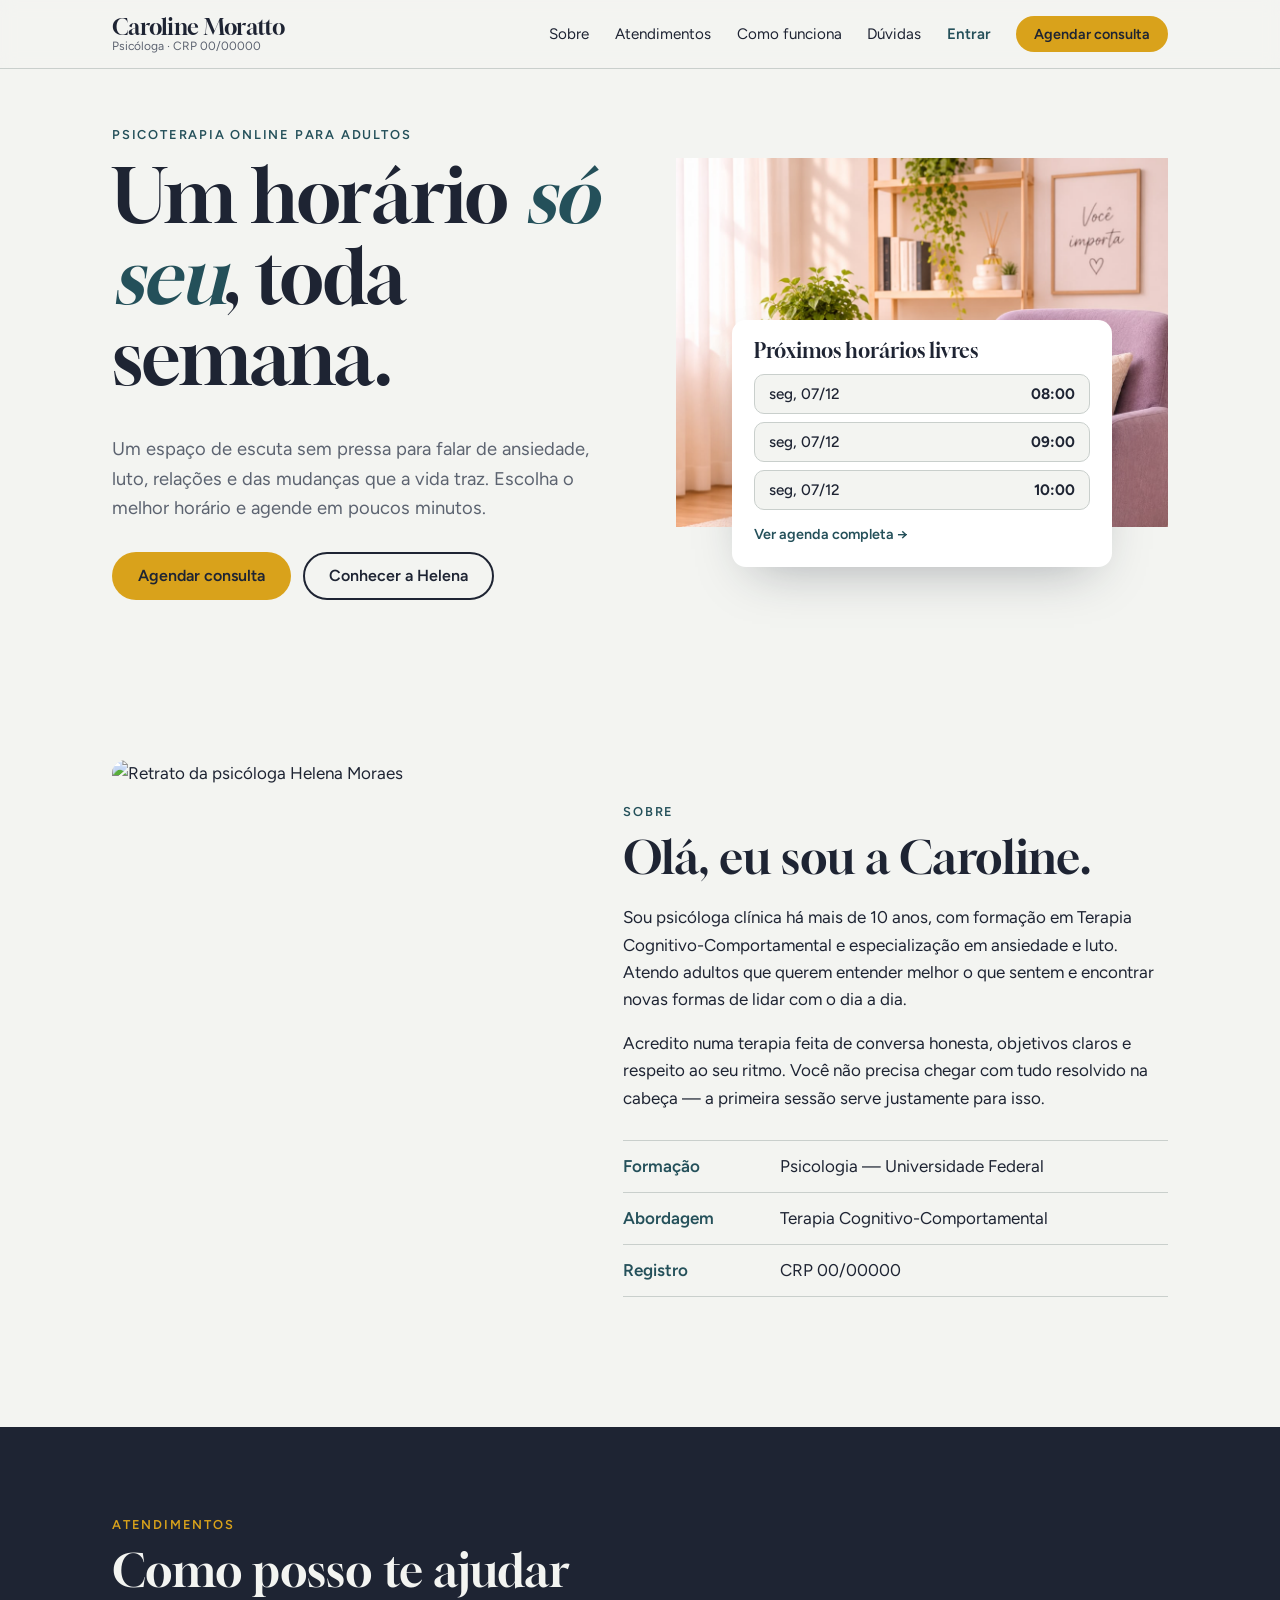
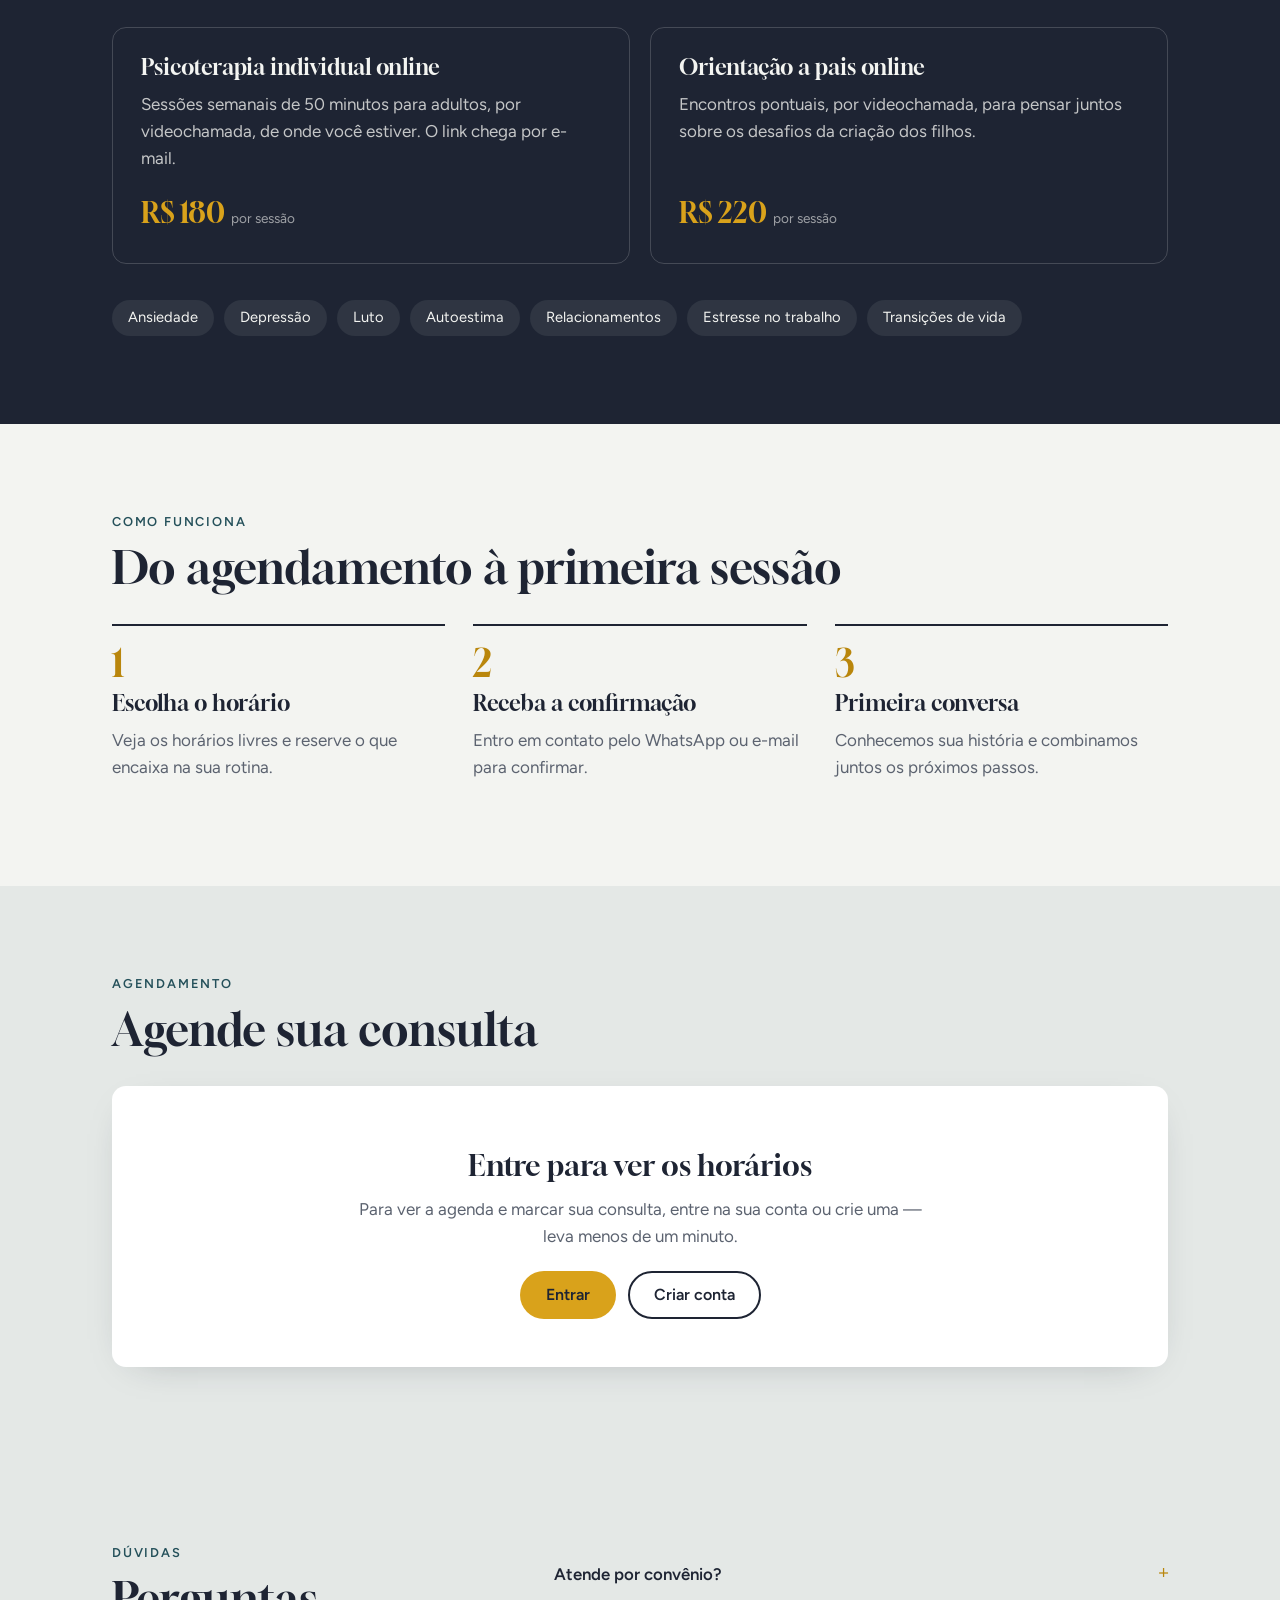
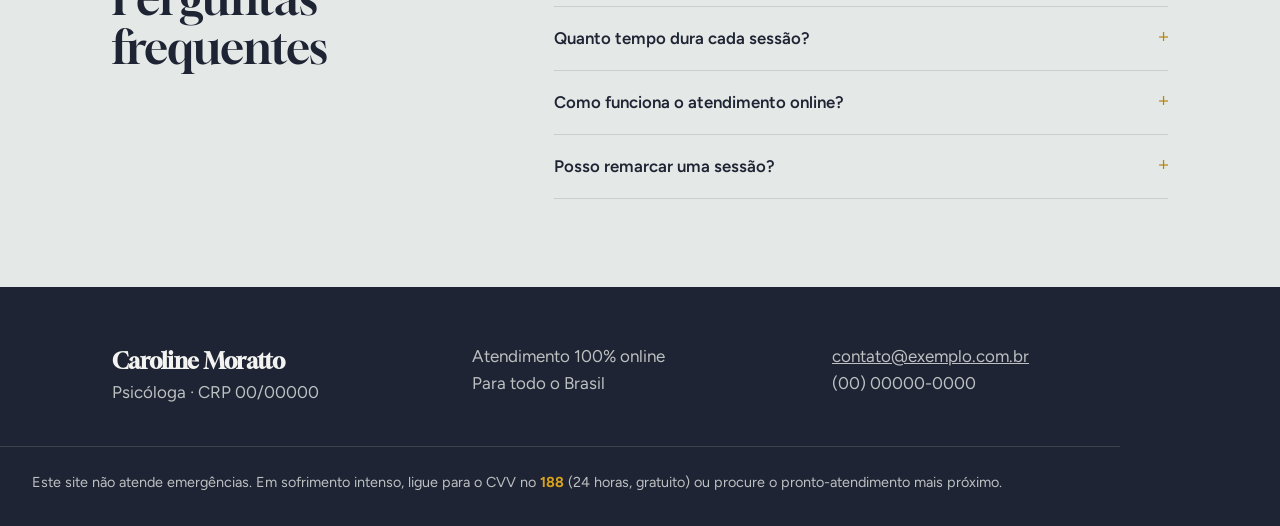
==== commit 4d78c9c2: "Merge pull request #3 from BielLF/nomes Atualiza identidade e imagem da pagina inicial" ====
--- a/index.html
+++ b/index.html
@@ -4,7 +4,7 @@
   <meta charset="utf-8">
   <meta name="viewport" content="width=device-width, initial-scale=1">
   <title>Caroline Moratto · Psicóloga</title>
-  <meta name="description" content="Psicoterapia online Agende sua consulta direto pelo site.">
+  <meta name="description" content="Psicoterapia online para adultos. Agende sua consulta direto pelo site.">
   <link rel="preconnect" href="https://fonts.googleapis.com">
   <link rel="preconnect" href="https://fonts.gstatic.com" crossorigin>
   <link href="https://fonts.googleapis.com/css2?family=Gloock&family=Figtree:wght@400;500;600;700&display=swap" rel="stylesheet">
@@ -16,7 +16,7 @@
     <div class="wrap topo__in">
       <a href="#inicio" class="marca">
         <span class="marca__nome">Caroline Moratto</span>
-        <span class="marca__crp">Psicóloga · CRP 06/218574</span>
+        <span class="marca__crp">Psicóloga · CRP 00/00000</span>
       </a>
       <button class="menu-btn" aria-expanded="false" aria-controls="nav" aria-label="Abrir menu">
         <span></span><span></span>
@@ -38,14 +38,15 @@
     <section class="hero">
       <div class="wrap hero__grid">
         <div class="hero__texto">
-          <p class="sobretitulo">Psicoterapia online</p>
+          <p class="sobretitulo">Psicoterapia online para adultos</p>
           <h1>Um horário <em>só seu</em>, toda semana.</h1>
           <p class="hero__lead">
-            Um espaço seguro para acolher suas emoções, compreender seus sentimentos e cuidar de si. Comece sua jornada de autoconhecimento e agende sua sessão de onde estiver.
+            Um espaço de escuta sem pressa para falar de ansiedade, luto, relações e
+            das mudanças que a vida traz. Escolha o melhor horário e agende em poucos minutos.
           </p>
           <div class="hero__acoes">
             <a href="#agendar" class="btn btn--ocre">Agendar consulta</a>
-            <a href="#sobre" class="btn btn--linha">Conhecer a Caroline</a>
+            <a href="#sobre" class="btn btn--linha">Conhecer a Helena</a>
           </div>
         </div>
 
@@ -69,24 +70,27 @@
     <section id="sobre" class="secao">
       <div class="wrap sobre">
         <figure class="sobre__foto">
-          <img src="assets/caroline.jpeg?v=1"
-               alt="Retrato da psicóloga Caroline" loading="lazy">
+          <img src="https://images.unsplash.com/photo-1573496359142-b8d87734a5a2?w=800&q=75"
+               alt="Retrato da psicóloga Helena Moraes" loading="lazy">
         </figure>
         <div class="sobre__texto">
           <p class="sobretitulo">Sobre</p>
           <h2>Olá, eu sou a Caroline.</h2>
           <p>
-            Sou psicóloga clínica há 2 anos, com formação em Terapia
-            Cognitivo-Comportamental (TCC). Meu trabalho é voltado ao cuidado da saúde emocional de adolescentes,adultos e idosos, oferecendo um espaço seguro, com escuta ativa, acolhimento e empatia. 
-            
+            Sou psicóloga clínica há mais de 10 anos, com formação em Terapia
+            Cognitivo-Comportamental e especialização em ansiedade e luto. Atendo adultos
+            que querem entender melhor o que sentem e encontrar novas formas de lidar
+            com o dia a dia.
           </p>
           <p>
-            Acredito na psicoterapia como um caminho de autoconhecimento e construçao de novas possibilidades. Meu objetivo é auxiliar cada paciente a compreender seus sentimentos, reconhecer padrões de comportamento e desenvolver estratégias para lidar com os desafios da vida. 
+            Acredito numa terapia feita de conversa honesta, objetivos claros e respeito
+            ao seu ritmo. Você não precisa chegar com tudo resolvido na cabeça — a
+            primeira sessão serve justamente para isso.
           </p>
           <dl class="fatos">
-            <div><dt>Formação</dt><dd>Psicologia</dd></div>
+            <div><dt>Formação</dt><dd>Psicologia — Universidade Federal</dd></div>
             <div><dt>Abordagem</dt><dd>Terapia Cognitivo-Comportamental</dd></div>
-            <div><dt>Registro</dt><dd>CRP 06/218574</dd></div>
+            <div><dt>Registro</dt><dd>CRP 00/00000</dd></div>
           </dl>
         </div>
       </div>
@@ -100,18 +104,18 @@
         <div class="cards cards--2">
           <article class="card">
             <h3>Psicoterapia individual online</h3>
-            <p>Sessões semanais de 50 minutos para adolescentes, adultos e idosos por videochamada, de onde você estiver. O link chega por e-mail.</p>
-            <p class="card__preco">Consultar <span>por sessão</span></p>
+            <p>Sessões semanais de 50 minutos para adultos, por videochamada, de onde você estiver. O link chega por e-mail.</p>
+            <p class="card__preco">R$ 180 <span>por sessão</span></p>
           </article>
           <article class="card">
             <h3>Orientação a pais online</h3>
             <p>Encontros pontuais, por videochamada, para pensar juntos sobre os desafios da criação dos filhos.</p>
-            <p class="card__preco">Consultar <span>por sessão</span></p>
+            <p class="card__preco">R$ 220 <span>por sessão</span></p>
           </article>
         </div>
         <ul class="temas" aria-label="Temas atendidos">
           <li>Ansiedade</li><li>Depressão</li><li>Luto</li><li>Autoestima</li>
-          <li>Relacionamentos</li><li>Estresse no trabalho</li><li>Transições de vida</li><li>Insegurança</li><li>Regulação emocional</li><li>Autoconhecimento</li><li>Procastinação</li>
+          <li>Relacionamentos</li><li>Estresse no trabalho</li><li>Transições de vida</li>
         </ul>
       </div>
     </section>
@@ -124,7 +128,7 @@
         <ol class="passos">
           <li><h3>Escolha o horário</h3><p>Veja os horários livres e reserve o que encaixa na sua rotina.</p></li>
           <li><h3>Receba a confirmação</h3><p>Entro em contato pelo WhatsApp ou e-mail para confirmar.</p></li>
-          <li><h3>Primeira conversa</h3><p>Compreendemos suas principais demandas, identificamos seus objetivos e construímos juntos os primeiros passos do processo terapêutico.</p></li>
+          <li><h3>Primeira conversa</h3><p>Conhecemos sua história e combinamos juntos os próximos passos.</p></li>
         </ol>
       </div>
     </section>
@@ -228,7 +232,7 @@
           </details>
           <details>
             <summary>Quanto tempo dura cada sessão?</summary>
-            <p>Cada sessão dura 50 minutos, uma vez por semana.</p>
+            <p>Cada sessão dura 50 minutos, normalmente uma vez por semana.</p>
           </details>
           <details>
             <summary>Como funciona o atendimento online?</summary>
@@ -236,7 +240,7 @@
           </details>
           <details>
             <summary>Posso remarcar uma sessão?</summary>
-            <p>Sim, com 24 horas de antecedência. Entre na sua conta, cancele em “Minhas consultas” e escolha um novo horário.</p>
+            <p>Pode, com pelo menos 24 horas de antecedência. Entre na sua conta, cancele em “Minhas consultas” e escolha um novo horário.</p>
           </details>
         </div>
       </div>
@@ -247,13 +251,13 @@
     <div class="wrap rodape__grid">
       <div>
         <strong class="marca__nome">Caroline Moratto</strong>
-        <p>Psicóloga · CRP 06/218574</p>
+        <p>Psicóloga · CRP 00/00000</p>
       </div>
       <div>
         <p>Atendimento 100% online<br>Para todo o Brasil</p>
       </div>
       <div>
-        <p><a href="mailto:contato@exemplo.com.br">psi.carolinemoratto@gmail.com</a><br>(00) 00000-0000</p>
+        <p><a href="mailto:contato@exemplo.com.br">contato@exemplo.com.br</a><br>(00) 00000-0000</p>
       </div>
     </div>
     <p class="wrap rodape__aviso">
--- a/assets/styles.css
+++ b/assets/styles.css
@@ -6,11 +6,6 @@
   --petroleo: #24505A;   /* apoio */
   --ocre: #D9A21B;       /* destaque (a poltrona) */
   --ocre-esc: #B9860C;
-  --lilas: #C8B6E3;
-  --lilas-esc: #9B7BC3;
-  --lilas-texto: #75589B;
-  --lilas-claro: #EEE8F6;
-  --lilas-hover: #DDD1ED;
   --cinza: #5C6370;
   --linha: #C9CFCC;
   --branco: #FFFFFF;
@@ -40,7 +35,7 @@
 h2 { font-size: clamp(2rem, 4vw, 2.8rem); }
 h3 { font-size: 1.35rem; }
 p { margin: 0 0 1em; }
-:focus-visible { outline: 3px solid var(--lilas-esc); outline-offset: 3px; border-radius: 4px; }
+:focus-visible { outline: 3px solid var(--ocre); outline-offset: 3px; border-radius: 4px; }
 .sr { position: absolute; width: 1px; height: 1px; overflow: hidden; clip: rect(0 0 0 0); }
 
 .wrap { width: 100%; max-width: var(--wrap); margin: 0 auto; padding: 0 16px; }
@@ -60,8 +55,8 @@
 }
 .btn:active { transform: translateY(1px); }
 .btn:disabled { opacity: .4; cursor: not-allowed; }
-.btn--ocre { background: var(--lilas); color: var(--tinta); }
-.btn--ocre:hover:not(:disabled) { background: var(--lilas-esc); }
+.btn--ocre { background: var(--ocre); color: var(--tinta); }
+.btn--ocre:hover:not(:disabled) { background: var(--ocre-esc); }
 .btn--tinta { background: var(--tinta); color: var(--papel); }
 .btn--linha { border-color: var(--tinta); background: transparent; color: var(--tinta); }
 .btn--linha:hover { background: var(--tinta); color: var(--papel); }
@@ -127,7 +122,7 @@
   background: var(--papel); font: 500 .95rem var(--f-texto); color: var(--tinta); cursor: pointer;
   transition: border-color .2s, background .2s;
 }
-.proximos__lista button:hover { border-color: var(--lilas-esc); background: var(--lilas-claro); }
+.proximos__lista button:hover { border-color: var(--ocre); background: #FBF4E2; }
 .proximos__lista button strong { font-weight: 700; }
 .proximos__vazio { color: var(--cinza); font-size: .95rem; }
 .proximos__mais { font-size: .9rem; font-weight: 600; color: var(--petroleo); text-decoration: none; }
@@ -136,7 +131,7 @@
 .secao { padding: 88px 0; }
 .secao--nevoa { background: var(--nevoa); }
 .secao--tinta { background: var(--tinta); color: var(--papel); }
-.secao--tinta .sobretitulo { color: var(--lilas); }
+.secao--tinta .sobretitulo { color: var(--ocre); }
 
 .sobre { display: grid; gap: 48px; align-items: center; }
 @media (min-width: 860px) { .sobre { grid-template-columns: .85fr 1fr; } }
@@ -154,7 +149,7 @@
   display: flex; flex-direction: column;
 }
 .card p { color: rgba(243, 244, 241, .78); }
-.card__preco { margin-top: auto; margin-bottom: 0; font-family: var(--f-display); font-size: 1.8rem; color: var(--lilas) !important; }
+.card__preco { margin-top: auto; margin-bottom: 0; font-family: var(--f-display); font-size: 1.8rem; color: var(--ocre) !important; }
 .card__preco span { font-family: var(--f-texto); font-size: .85rem; color: rgba(243, 244, 241, .6); }
 .temas { list-style: none; padding: 0; margin: 36px 0 0; display: flex; flex-wrap: wrap; gap: 10px; }
 .temas li { padding: 6px 16px; border-radius: 999px; background: rgba(243, 244, 241, .08); font-size: .92rem; }
@@ -164,7 +159,7 @@
 .passos li { counter-increment: passo; border-top: 2px solid var(--tinta); padding-top: 18px; }
 .passos li::before {
   content: counter(passo); display: block; font-family: var(--f-display);
-  font-size: 2.4rem; color: var(--lilas-texto); line-height: 1; margin-bottom: 10px;
+  font-size: 2.4rem; color: var(--ocre-esc); line-height: 1; margin-bottom: 10px;
 }
 .passos p { color: var(--cinza); }
 
@@ -182,7 +177,7 @@
   cursor: pointer; font-weight: 500; transition: all .2s;
 }
 .pilula input:checked + span { background: var(--tinta); color: var(--papel); border-color: var(--tinta); }
-.pilula input:focus-visible + span { outline: 3px solid var(--lilas-esc); outline-offset: 2px; }
+.pilula input:focus-visible + span { outline: 3px solid var(--ocre); outline-offset: 2px; }
 
 .agenda__login { text-align: center; padding: 28px 0 12px; max-width: 34em; margin: 0 auto; }
 .agenda__login h3 { font-size: 1.8rem; }
@@ -208,9 +203,9 @@
   aspect-ratio: 1; border-radius: 50%; border: 0; background: none;
   font: 500 .95rem var(--f-texto); color: var(--linha); cursor: default;
 }
-.dia--livre { color: var(--tinta); background: var(--lilas-claro); cursor: pointer; }
-.dia--livre:hover { background: var(--lilas-hover); }
-.dia--sel { background: var(--lilas) !important; color: var(--tinta); font-weight: 700; }
+.dia--livre { color: var(--tinta); background: #FBF4E2; cursor: pointer; }
+.dia--livre:hover { background: #F4E2B4; }
+.dia--sel { background: var(--ocre) !important; color: var(--tinta); font-weight: 700; }
 .dia--hoje { box-shadow: inset 0 0 0 1.5px var(--petroleo); }
 
 .horarios h3 { text-transform: capitalize; }
@@ -219,7 +214,7 @@
   padding: 10px 0; border-radius: 10px; border: 1.5px solid var(--linha); background: none;
   font: 600 1rem var(--f-texto); color: var(--tinta); cursor: pointer; transition: all .15s;
 }
-.hora:hover { border-color: var(--lilas-esc); }
+.hora:hover { border-color: var(--ocre); }
 .hora--sel { background: var(--tinta); color: var(--papel); border-color: var(--tinta); }
 .vazio { color: var(--cinza); grid-column: 1 / -1; }
 
@@ -350,7 +345,7 @@
   padding: 12px 16px; border: 0; background: none; cursor: pointer; white-space: nowrap;
   font: 600 1rem var(--f-texto); color: var(--cinza); border-bottom: 3px solid transparent; margin-bottom: -1.5px;
 }
-.secoes button[aria-selected="true"] { color: var(--tinta); border-bottom-color: var(--lilas-esc); }
+.secoes button[aria-selected="true"] { color: var(--tinta); border-bottom-color: var(--ocre); }
 .secao-intro { color: var(--cinza); max-width: 46em; margin: 20px 0 24px; }
 .aviso-painel { margin: 16px 0 0; padding: 12px 16px; border-radius: 10px; font-weight: 500; }
 .aviso-painel a { font-weight: 700; color: inherit; }
@@ -461,7 +456,7 @@
   background: var(--branco); cursor: pointer; font: 400 .95rem var(--f-texto); color: var(--tinta);
 }
 .cli-lista button small { display: block; color: var(--cinza); }
-.cli-lista button[aria-selected="true"] { border-color: var(--tinta); background: var(--papel); box-shadow: inset 4px 0 0 var(--lilas-esc); }
+.cli-lista button[aria-selected="true"] { border-color: var(--tinta); background: var(--papel); box-shadow: inset 4px 0 0 var(--ocre); }
 .cli-lista .vazio { font-size: .95rem; }
 .nova-horas { grid-template-columns: repeat(auto-fill, minmax(78px, 1fr)); }
 .hora:disabled { opacity: .35; text-decoration: line-through; cursor: not-allowed; }
@@ -527,7 +522,7 @@
 .faq details { border-bottom: 1px solid var(--linha); padding: 18px 0; }
 .faq summary { cursor: pointer; font-weight: 600; font-size: 1.05rem; list-style: none; display: flex; justify-content: space-between; gap: 16px; }
 .faq summary::-webkit-details-marker { display: none; }
-.faq summary::after { content: "+"; font-family: var(--f-display); font-size: 1.5rem; line-height: 1; color: var(--lilas-texto); }
+.faq summary::after { content: "+"; font-family: var(--f-display); font-size: 1.5rem; line-height: 1; color: var(--ocre-esc); }
 .faq details[open] summary::after { content: "–"; }
 .faq details p { margin: 12px 0 0; color: var(--cinza); }
 
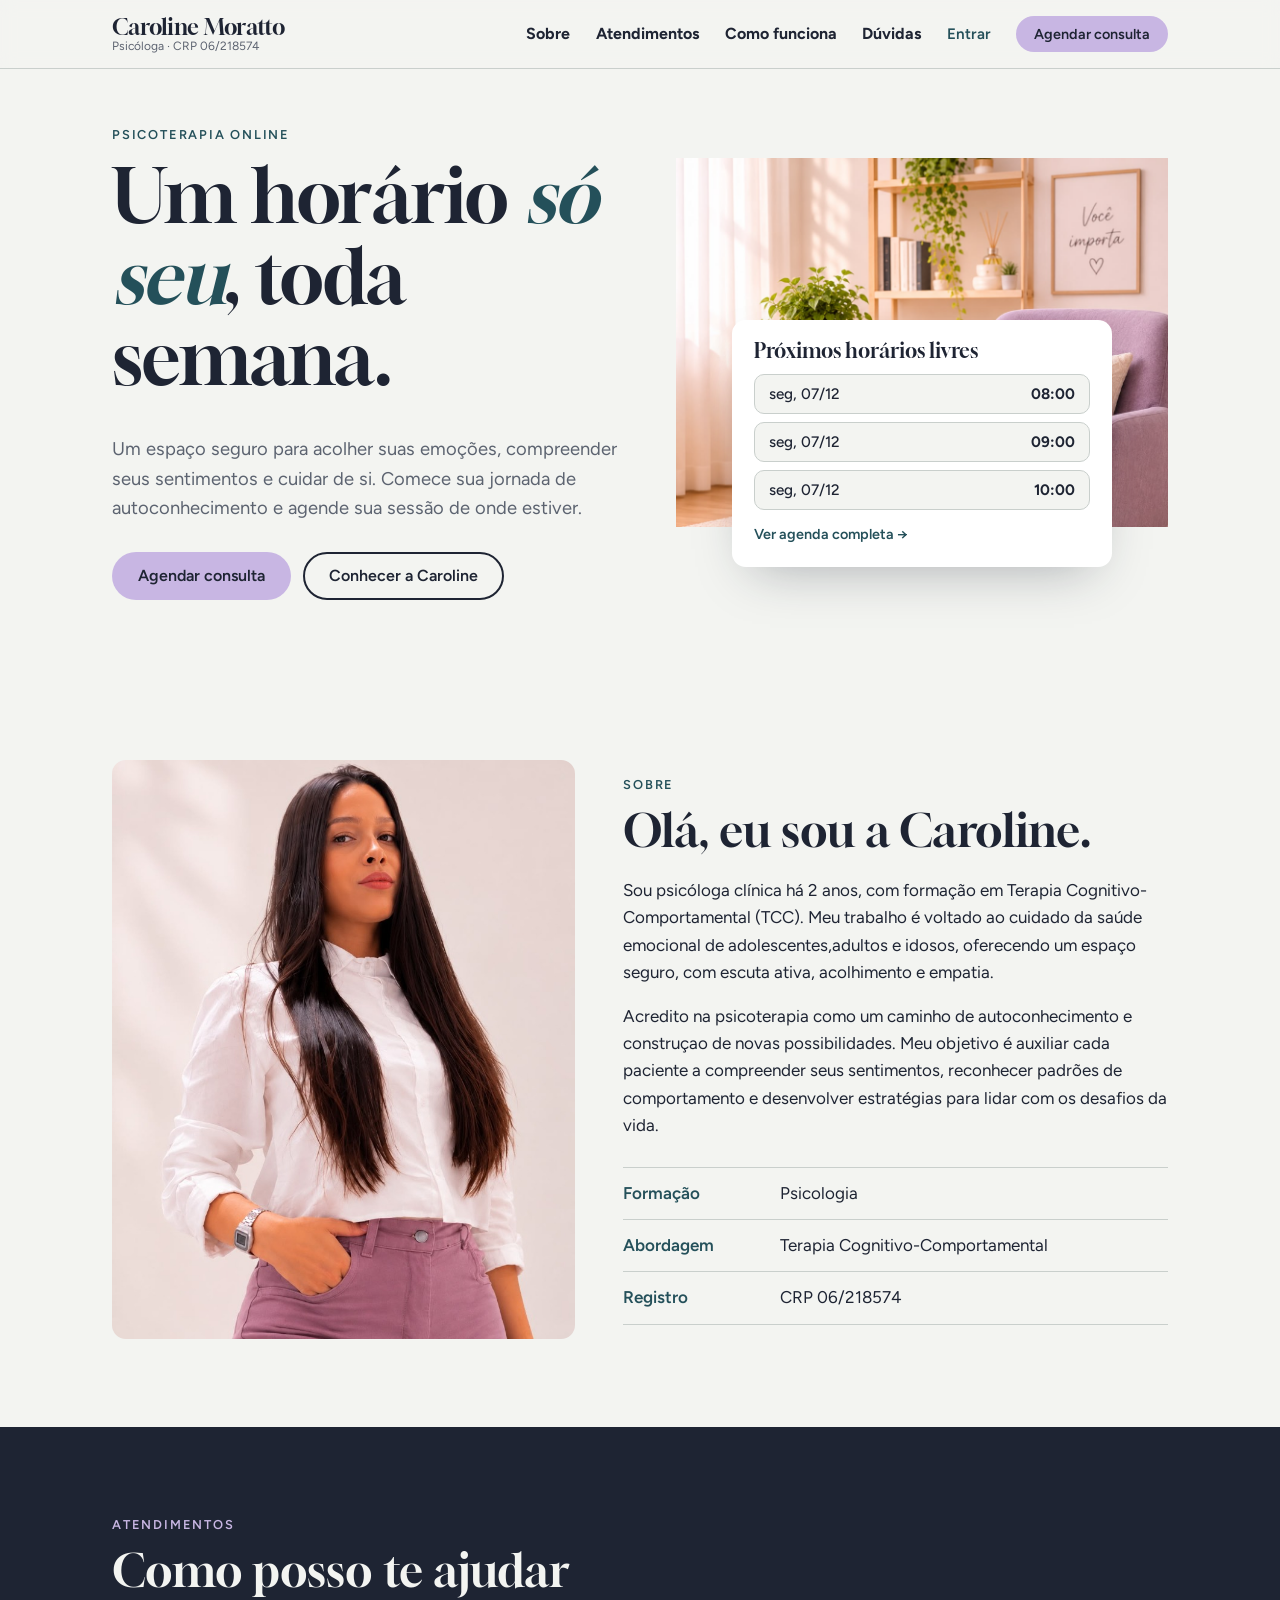
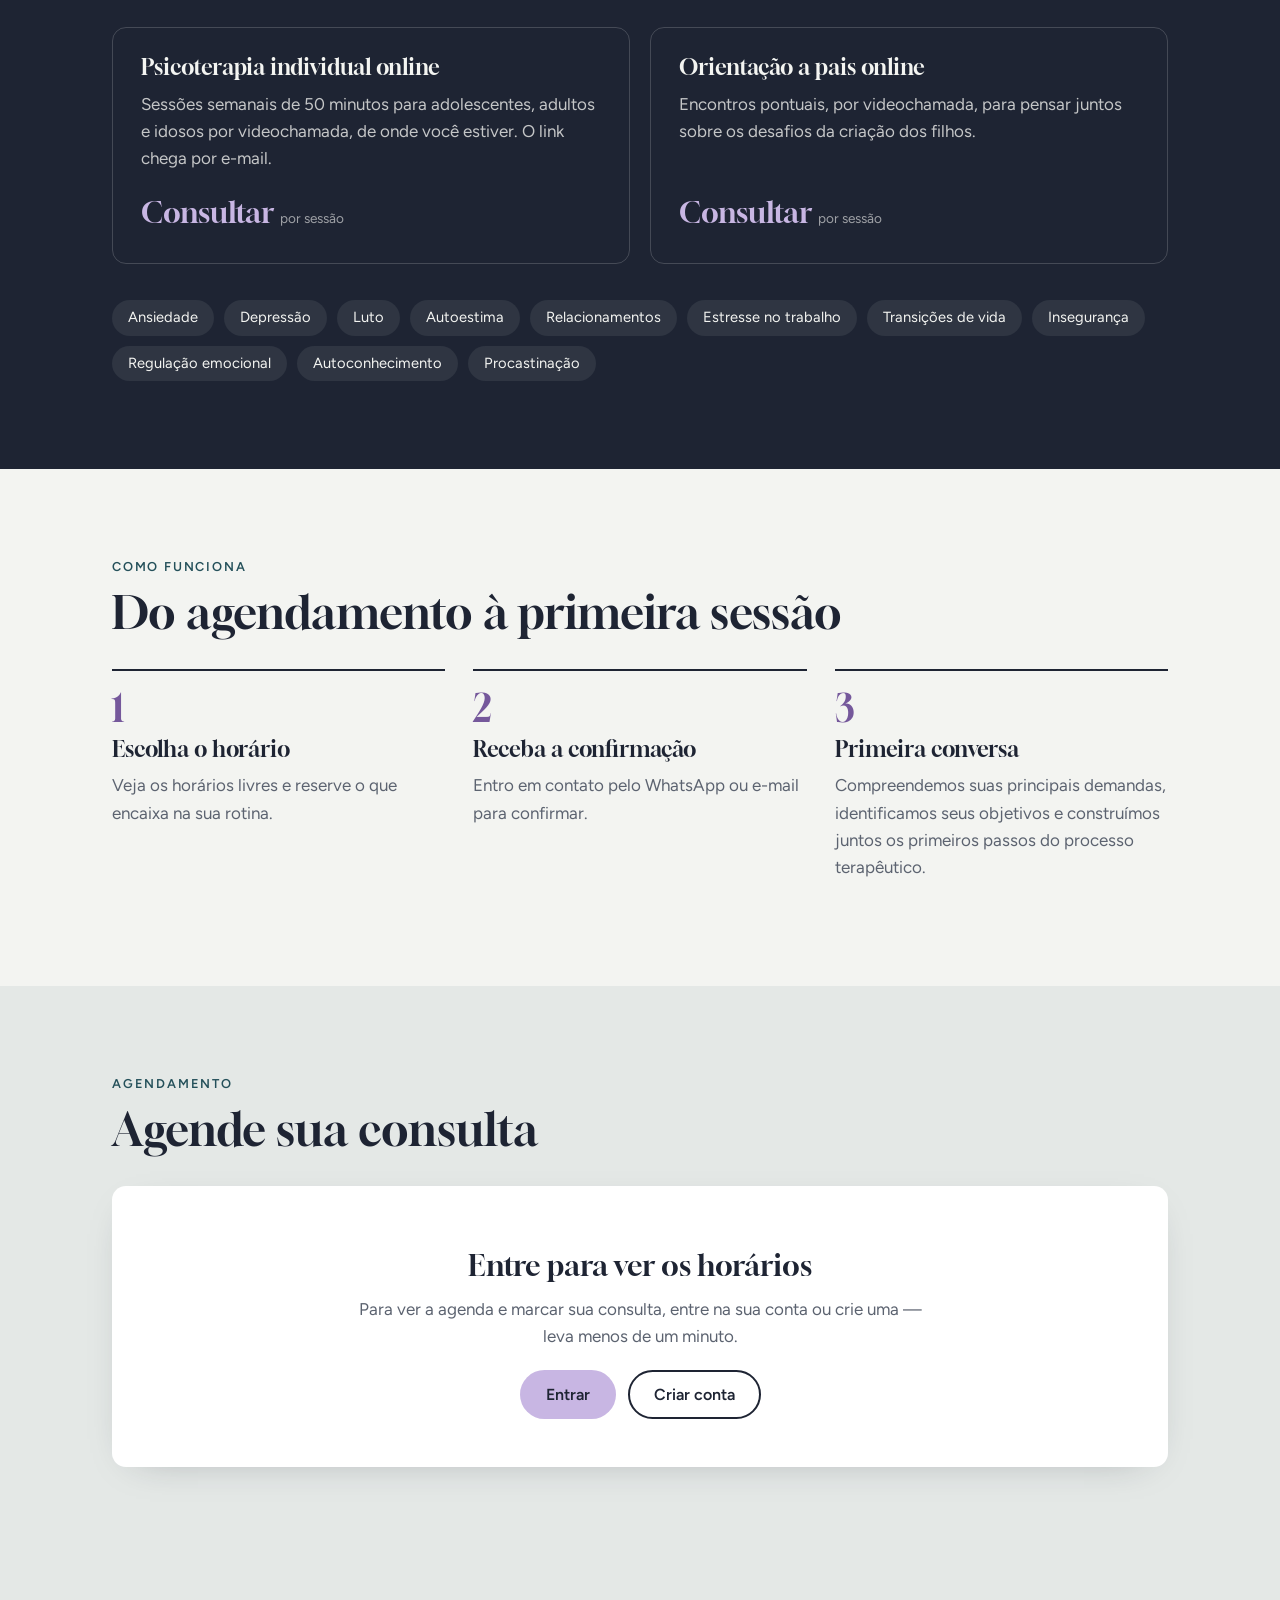
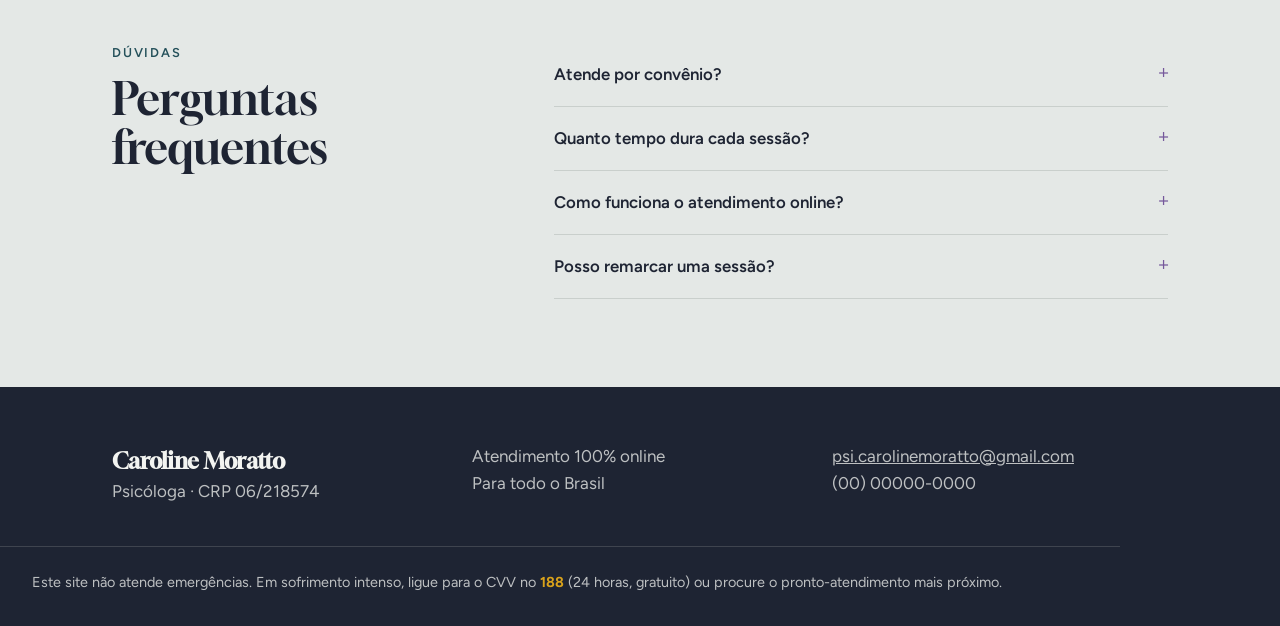
==== commit 80ea047b: "Merge pull request #4 from BielLF/protocolo Protocolo" ====
--- a/index.html
+++ b/index.html
@@ -4,7 +4,7 @@
   <meta charset="utf-8">
   <meta name="viewport" content="width=device-width, initial-scale=1">
   <title>Caroline Moratto · Psicóloga</title>
-  <meta name="description" content="Psicoterapia online para adultos. Agende sua consulta direto pelo site.">
+  <meta name="description" content="Psicoterapia online Agende sua consulta direto pelo site.">
   <link rel="preconnect" href="https://fonts.googleapis.com">
   <link rel="preconnect" href="https://fonts.gstatic.com" crossorigin>
   <link href="https://fonts.googleapis.com/css2?family=Gloock&family=Figtree:wght@400;500;600;700&display=swap" rel="stylesheet">
@@ -16,7 +16,7 @@
     <div class="wrap topo__in">
       <a href="#inicio" class="marca">
         <span class="marca__nome">Caroline Moratto</span>
-        <span class="marca__crp">Psicóloga · CRP 00/00000</span>
+        <span class="marca__crp">Psicóloga · CRP 06/218574</span>
       </a>
       <button class="menu-btn" aria-expanded="false" aria-controls="nav" aria-label="Abrir menu">
         <span></span><span></span>
@@ -38,15 +38,14 @@
     <section class="hero">
       <div class="wrap hero__grid">
         <div class="hero__texto">
-          <p class="sobretitulo">Psicoterapia online para adultos</p>
+          <p class="sobretitulo">Psicoterapia online</p>
           <h1>Um horário <em>só seu</em>, toda semana.</h1>
           <p class="hero__lead">
-            Um espaço de escuta sem pressa para falar de ansiedade, luto, relações e
-            das mudanças que a vida traz. Escolha o melhor horário e agende em poucos minutos.
+            Um espaço seguro para acolher suas emoções, compreender seus sentimentos e cuidar de si. Comece sua jornada de autoconhecimento e agende sua sessão de onde estiver.
           </p>
           <div class="hero__acoes">
             <a href="#agendar" class="btn btn--ocre">Agendar consulta</a>
-            <a href="#sobre" class="btn btn--linha">Conhecer a Helena</a>
+            <a href="#sobre" class="btn btn--linha">Conhecer a Caroline</a>
           </div>
         </div>
 
@@ -70,27 +69,24 @@
     <section id="sobre" class="secao">
       <div class="wrap sobre">
         <figure class="sobre__foto">
-          <img src="https://images.unsplash.com/photo-1573496359142-b8d87734a5a2?w=800&q=75"
-               alt="Retrato da psicóloga Helena Moraes" loading="lazy">
+          <img src="assets/caroline.jpeg?v=1"
+               alt="Retrato da psicóloga Caroline" loading="lazy">
         </figure>
         <div class="sobre__texto">
           <p class="sobretitulo">Sobre</p>
           <h2>Olá, eu sou a Caroline.</h2>
           <p>
-            Sou psicóloga clínica há mais de 10 anos, com formação em Terapia
-            Cognitivo-Comportamental e especialização em ansiedade e luto. Atendo adultos
-            que querem entender melhor o que sentem e encontrar novas formas de lidar
-            com o dia a dia.
+            Sou psicóloga clínica há 2 anos, com formação em Terapia
+            Cognitivo-Comportamental (TCC). Meu trabalho é voltado ao cuidado da saúde emocional de adolescentes,adultos e idosos, oferecendo um espaço seguro, com escuta ativa, acolhimento e empatia. 
+            
           </p>
           <p>
-            Acredito numa terapia feita de conversa honesta, objetivos claros e respeito
-            ao seu ritmo. Você não precisa chegar com tudo resolvido na cabeça — a
-            primeira sessão serve justamente para isso.
+            Acredito na psicoterapia como um caminho de autoconhecimento e construçao de novas possibilidades. Meu objetivo é auxiliar cada paciente a compreender seus sentimentos, reconhecer padrões de comportamento e desenvolver estratégias para lidar com os desafios da vida. 
           </p>
           <dl class="fatos">
-            <div><dt>Formação</dt><dd>Psicologia — Universidade Federal</dd></div>
+            <div><dt>Formação</dt><dd>Psicologia</dd></div>
             <div><dt>Abordagem</dt><dd>Terapia Cognitivo-Comportamental</dd></div>
-            <div><dt>Registro</dt><dd>CRP 00/00000</dd></div>
+            <div><dt>Registro</dt><dd>CRP 06/218574</dd></div>
           </dl>
         </div>
       </div>
@@ -104,18 +100,18 @@
         <div class="cards cards--2">
           <article class="card">
             <h3>Psicoterapia individual online</h3>
-            <p>Sessões semanais de 50 minutos para adultos, por videochamada, de onde você estiver. O link chega por e-mail.</p>
-            <p class="card__preco">R$ 180 <span>por sessão</span></p>
+            <p>Sessões semanais de 50 minutos para adolescentes, adultos e idosos por videochamada, de onde você estiver. O link chega por e-mail.</p>
+            <p class="card__preco">Consultar <span>por sessão</span></p>
           </article>
           <article class="card">
             <h3>Orientação a pais online</h3>
             <p>Encontros pontuais, por videochamada, para pensar juntos sobre os desafios da criação dos filhos.</p>
-            <p class="card__preco">R$ 220 <span>por sessão</span></p>
+            <p class="card__preco">Consultar <span>por sessão</span></p>
           </article>
         </div>
         <ul class="temas" aria-label="Temas atendidos">
           <li>Ansiedade</li><li>Depressão</li><li>Luto</li><li>Autoestima</li>
-          <li>Relacionamentos</li><li>Estresse no trabalho</li><li>Transições de vida</li>
+          <li>Relacionamentos</li><li>Estresse no trabalho</li><li>Transições de vida</li><li>Insegurança</li><li>Regulação emocional</li><li>Autoconhecimento</li><li>Procastinação</li>
         </ul>
       </div>
     </section>
@@ -128,7 +124,7 @@
         <ol class="passos">
           <li><h3>Escolha o horário</h3><p>Veja os horários livres e reserve o que encaixa na sua rotina.</p></li>
           <li><h3>Receba a confirmação</h3><p>Entro em contato pelo WhatsApp ou e-mail para confirmar.</p></li>
-          <li><h3>Primeira conversa</h3><p>Conhecemos sua história e combinamos juntos os próximos passos.</p></li>
+          <li><h3>Primeira conversa</h3><p>Compreendemos suas principais demandas, identificamos seus objetivos e construímos juntos os primeiros passos do processo terapêutico.</p></li>
         </ol>
       </div>
     </section>
@@ -232,7 +228,7 @@
           </details>
           <details>
             <summary>Quanto tempo dura cada sessão?</summary>
-            <p>Cada sessão dura 50 minutos, normalmente uma vez por semana.</p>
+            <p>Cada sessão dura 50 minutos, uma vez por semana.</p>
           </details>
           <details>
             <summary>Como funciona o atendimento online?</summary>
@@ -240,7 +236,7 @@
           </details>
           <details>
             <summary>Posso remarcar uma sessão?</summary>
-            <p>Pode, com pelo menos 24 horas de antecedência. Entre na sua conta, cancele em “Minhas consultas” e escolha um novo horário.</p>
+            <p>Sim, com 24 horas de antecedência. Entre na sua conta, cancele em “Minhas consultas” e escolha um novo horário.</p>
           </details>
         </div>
       </div>
@@ -251,13 +247,13 @@
     <div class="wrap rodape__grid">
       <div>
         <strong class="marca__nome">Caroline Moratto</strong>
-        <p>Psicóloga · CRP 00/00000</p>
+        <p>Psicóloga · CRP 06/218574</p>
       </div>
       <div>
         <p>Atendimento 100% online<br>Para todo o Brasil</p>
       </div>
       <div>
-        <p><a href="mailto:contato@exemplo.com.br">contato@exemplo.com.br</a><br>(00) 00000-0000</p>
+        <p><a href="mailto:contato@exemplo.com.br">psi.carolinemoratto@gmail.com</a><br>(00) 00000-0000</p>
       </div>
     </div>
     <p class="wrap rodape__aviso">
--- a/assets/styles.css
+++ b/assets/styles.css
@@ -6,6 +6,11 @@
   --petroleo: #24505A;   /* apoio */
   --ocre: #D9A21B;       /* destaque (a poltrona) */
   --ocre-esc: #B9860C;
+  --lilas: #C8B6E3;
+  --lilas-esc: #9B7BC3;
+  --lilas-texto: #75589B;
+  --lilas-claro: #EEE8F6;
+  --lilas-hover: #DDD1ED;
   --cinza: #5C6370;
   --linha: #C9CFCC;
   --branco: #FFFFFF;
@@ -35,7 +40,7 @@
 h2 { font-size: clamp(2rem, 4vw, 2.8rem); }
 h3 { font-size: 1.35rem; }
 p { margin: 0 0 1em; }
-:focus-visible { outline: 3px solid var(--ocre); outline-offset: 3px; border-radius: 4px; }
+:focus-visible { outline: 3px solid var(--lilas-esc); outline-offset: 3px; border-radius: 4px; }
 .sr { position: absolute; width: 1px; height: 1px; overflow: hidden; clip: rect(0 0 0 0); }
 
 .wrap { width: 100%; max-width: var(--wrap); margin: 0 auto; padding: 0 16px; }
@@ -55,8 +60,8 @@
 }
 .btn:active { transform: translateY(1px); }
 .btn:disabled { opacity: .4; cursor: not-allowed; }
-.btn--ocre { background: var(--ocre); color: var(--tinta); }
-.btn--ocre:hover:not(:disabled) { background: var(--ocre-esc); }
+.btn--ocre { background: var(--lilas); color: var(--tinta); }
+.btn--ocre:hover:not(:disabled) { background: var(--lilas-esc); }
 .btn--tinta { background: var(--tinta); color: var(--papel); }
 .btn--linha { border-color: var(--tinta); background: transparent; color: var(--tinta); }
 .btn--linha:hover { background: var(--tinta); color: var(--papel); }
@@ -75,6 +80,10 @@
 .marca__crp { font-size: .75rem; color: var(--cinza); }
 .nav { display: flex; align-items: center; gap: 1.6rem; }
 .nav a:not(.btn) { text-decoration: none; font-size: .95rem; }
+.nav a[href="#sobre"],
+.nav a[href="#atendimentos"],
+.nav a[href="#como-funciona"],
+.nav a[href="#duvidas"] { font-size: 1rem; font-weight: 700; }
 .nav a:not(.btn):hover { color: var(--petroleo); text-decoration: underline; text-underline-offset: 4px; }
 .menu-btn { display: none; }
 
@@ -122,7 +131,7 @@
   background: var(--papel); font: 500 .95rem var(--f-texto); color: var(--tinta); cursor: pointer;
   transition: border-color .2s, background .2s;
 }
-.proximos__lista button:hover { border-color: var(--ocre); background: #FBF4E2; }
+.proximos__lista button:hover { border-color: var(--lilas-esc); background: var(--lilas-claro); }
 .proximos__lista button strong { font-weight: 700; }
 .proximos__vazio { color: var(--cinza); font-size: .95rem; }
 .proximos__mais { font-size: .9rem; font-weight: 600; color: var(--petroleo); text-decoration: none; }
@@ -131,7 +140,7 @@
 .secao { padding: 88px 0; }
 .secao--nevoa { background: var(--nevoa); }
 .secao--tinta { background: var(--tinta); color: var(--papel); }
-.secao--tinta .sobretitulo { color: var(--ocre); }
+.secao--tinta .sobretitulo { color: var(--lilas); }
 
 .sobre { display: grid; gap: 48px; align-items: center; }
 @media (min-width: 860px) { .sobre { grid-template-columns: .85fr 1fr; } }
@@ -149,7 +158,7 @@
   display: flex; flex-direction: column;
 }
 .card p { color: rgba(243, 244, 241, .78); }
-.card__preco { margin-top: auto; margin-bottom: 0; font-family: var(--f-display); font-size: 1.8rem; color: var(--ocre) !important; }
+.card__preco { margin-top: auto; margin-bottom: 0; font-family: var(--f-display); font-size: 1.8rem; color: var(--lilas) !important; }
 .card__preco span { font-family: var(--f-texto); font-size: .85rem; color: rgba(243, 244, 241, .6); }
 .temas { list-style: none; padding: 0; margin: 36px 0 0; display: flex; flex-wrap: wrap; gap: 10px; }
 .temas li { padding: 6px 16px; border-radius: 999px; background: rgba(243, 244, 241, .08); font-size: .92rem; }
@@ -159,7 +168,7 @@
 .passos li { counter-increment: passo; border-top: 2px solid var(--tinta); padding-top: 18px; }
 .passos li::before {
   content: counter(passo); display: block; font-family: var(--f-display);
-  font-size: 2.4rem; color: var(--ocre-esc); line-height: 1; margin-bottom: 10px;
+  font-size: 2.4rem; color: var(--lilas-texto); line-height: 1; margin-bottom: 10px;
 }
 .passos p { color: var(--cinza); }
 
@@ -177,7 +186,7 @@
   cursor: pointer; font-weight: 500; transition: all .2s;
 }
 .pilula input:checked + span { background: var(--tinta); color: var(--papel); border-color: var(--tinta); }
-.pilula input:focus-visible + span { outline: 3px solid var(--ocre); outline-offset: 2px; }
+.pilula input:focus-visible + span { outline: 3px solid var(--lilas-esc); outline-offset: 2px; }
 
 .agenda__login { text-align: center; padding: 28px 0 12px; max-width: 34em; margin: 0 auto; }
 .agenda__login h3 { font-size: 1.8rem; }
@@ -203,9 +212,9 @@
   aspect-ratio: 1; border-radius: 50%; border: 0; background: none;
   font: 500 .95rem var(--f-texto); color: var(--linha); cursor: default;
 }
-.dia--livre { color: var(--tinta); background: #FBF4E2; cursor: pointer; }
-.dia--livre:hover { background: #F4E2B4; }
-.dia--sel { background: var(--ocre) !important; color: var(--tinta); font-weight: 700; }
+.dia--livre { color: var(--tinta); background: var(--lilas-claro); cursor: pointer; }
+.dia--livre:hover { background: var(--lilas-hover); }
+.dia--sel { background: var(--lilas) !important; color: var(--tinta); font-weight: 700; }
 .dia--hoje { box-shadow: inset 0 0 0 1.5px var(--petroleo); }
 
 .horarios h3 { text-transform: capitalize; }
@@ -214,7 +223,7 @@
   padding: 10px 0; border-radius: 10px; border: 1.5px solid var(--linha); background: none;
   font: 600 1rem var(--f-texto); color: var(--tinta); cursor: pointer; transition: all .15s;
 }
-.hora:hover { border-color: var(--ocre); }
+.hora:hover { border-color: var(--lilas-esc); }
 .hora--sel { background: var(--tinta); color: var(--papel); border-color: var(--tinta); }
 .vazio { color: var(--cinza); grid-column: 1 / -1; }
 
@@ -345,7 +354,7 @@
   padding: 12px 16px; border: 0; background: none; cursor: pointer; white-space: nowrap;
   font: 600 1rem var(--f-texto); color: var(--cinza); border-bottom: 3px solid transparent; margin-bottom: -1.5px;
 }
-.secoes button[aria-selected="true"] { color: var(--tinta); border-bottom-color: var(--ocre); }
+.secoes button[aria-selected="true"] { color: var(--tinta); border-bottom-color: var(--lilas-esc); }
 .secao-intro { color: var(--cinza); max-width: 46em; margin: 20px 0 24px; }
 .aviso-painel { margin: 16px 0 0; padding: 12px 16px; border-radius: 10px; font-weight: 500; }
 .aviso-painel a { font-weight: 700; color: inherit; }
@@ -456,7 +465,7 @@
   background: var(--branco); cursor: pointer; font: 400 .95rem var(--f-texto); color: var(--tinta);
 }
 .cli-lista button small { display: block; color: var(--cinza); }
-.cli-lista button[aria-selected="true"] { border-color: var(--tinta); background: var(--papel); box-shadow: inset 4px 0 0 var(--ocre); }
+.cli-lista button[aria-selected="true"] { border-color: var(--tinta); background: var(--papel); box-shadow: inset 4px 0 0 var(--lilas-esc); }
 .cli-lista .vazio { font-size: .95rem; }
 .nova-horas { grid-template-columns: repeat(auto-fill, minmax(78px, 1fr)); }
 .hora:disabled { opacity: .35; text-decoration: line-through; cursor: not-allowed; }
@@ -522,7 +531,7 @@
 .faq details { border-bottom: 1px solid var(--linha); padding: 18px 0; }
 .faq summary { cursor: pointer; font-weight: 600; font-size: 1.05rem; list-style: none; display: flex; justify-content: space-between; gap: 16px; }
 .faq summary::-webkit-details-marker { display: none; }
-.faq summary::after { content: "+"; font-family: var(--f-display); font-size: 1.5rem; line-height: 1; color: var(--ocre-esc); }
+.faq summary::after { content: "+"; font-family: var(--f-display); font-size: 1.5rem; line-height: 1; color: var(--lilas-texto); }
 .faq details[open] summary::after { content: "–"; }
 .faq details p { margin: 12px 0 0; color: var(--cinza); }
 
